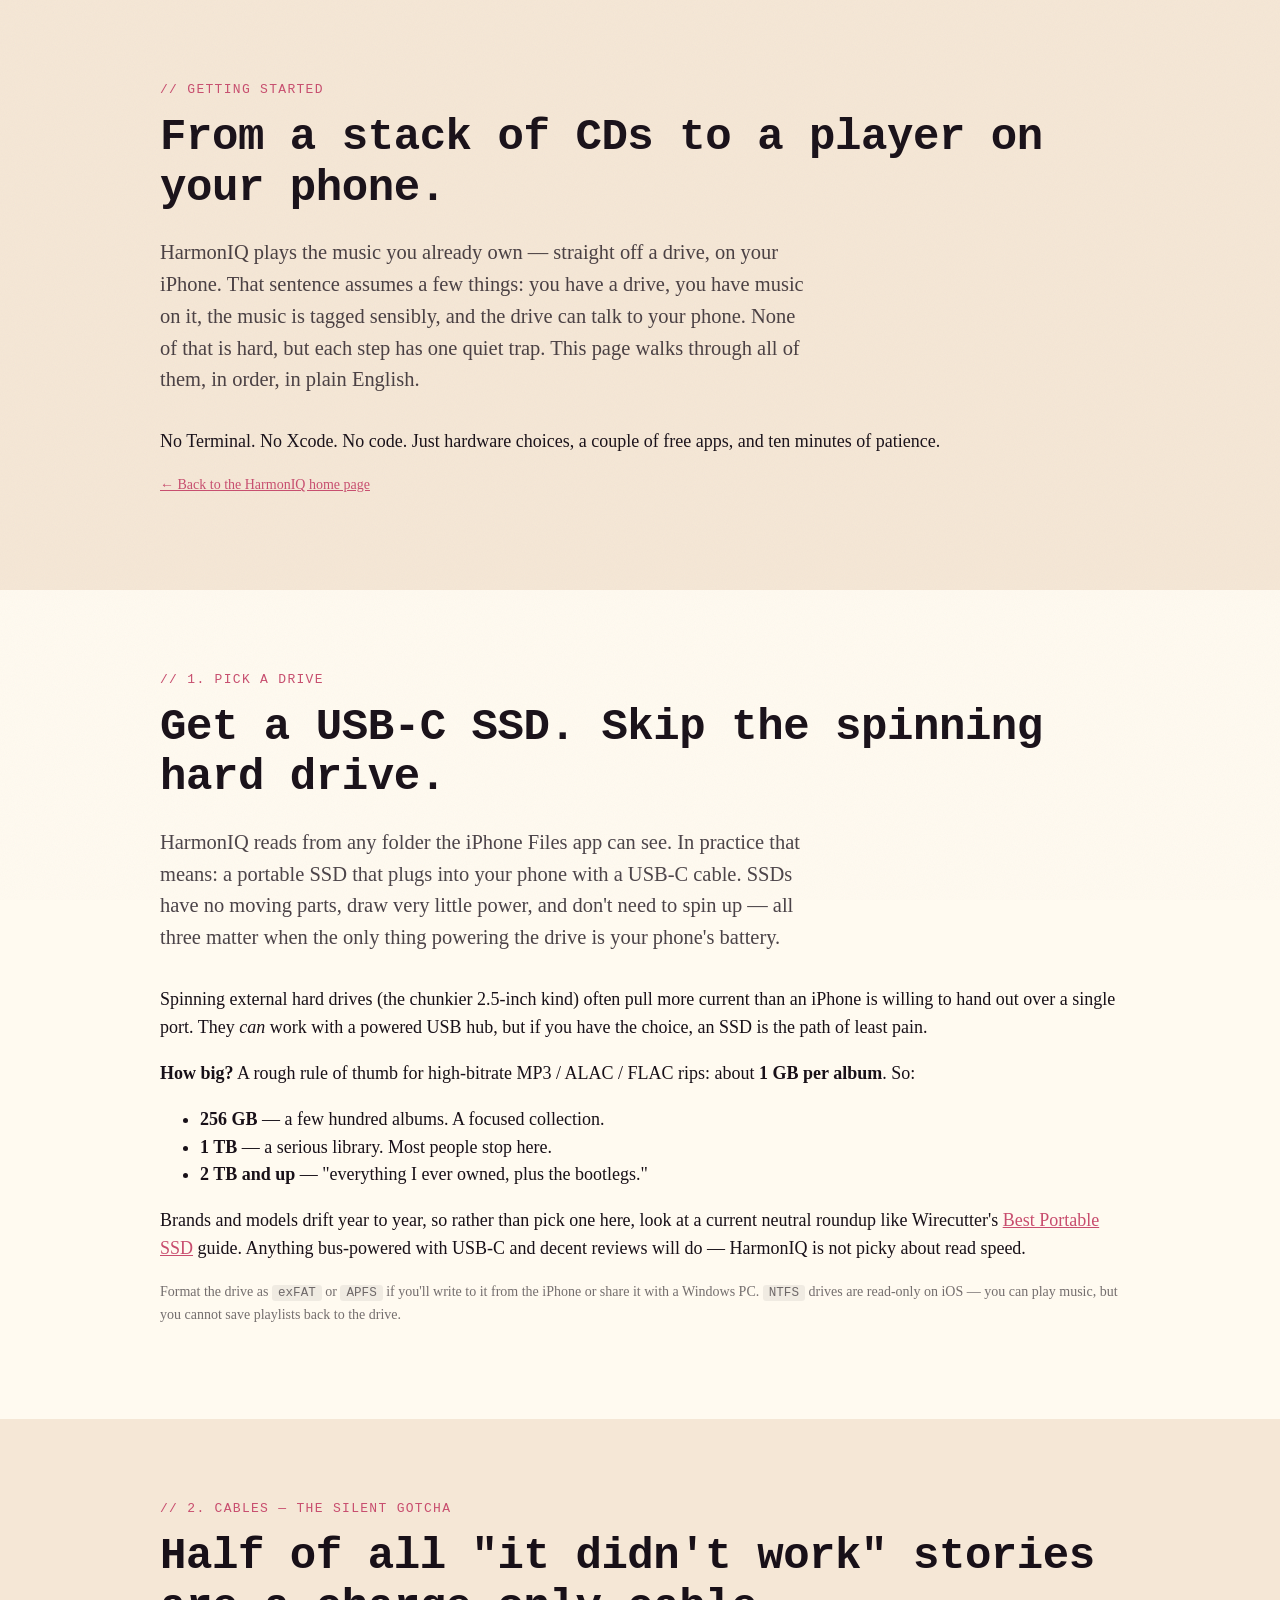
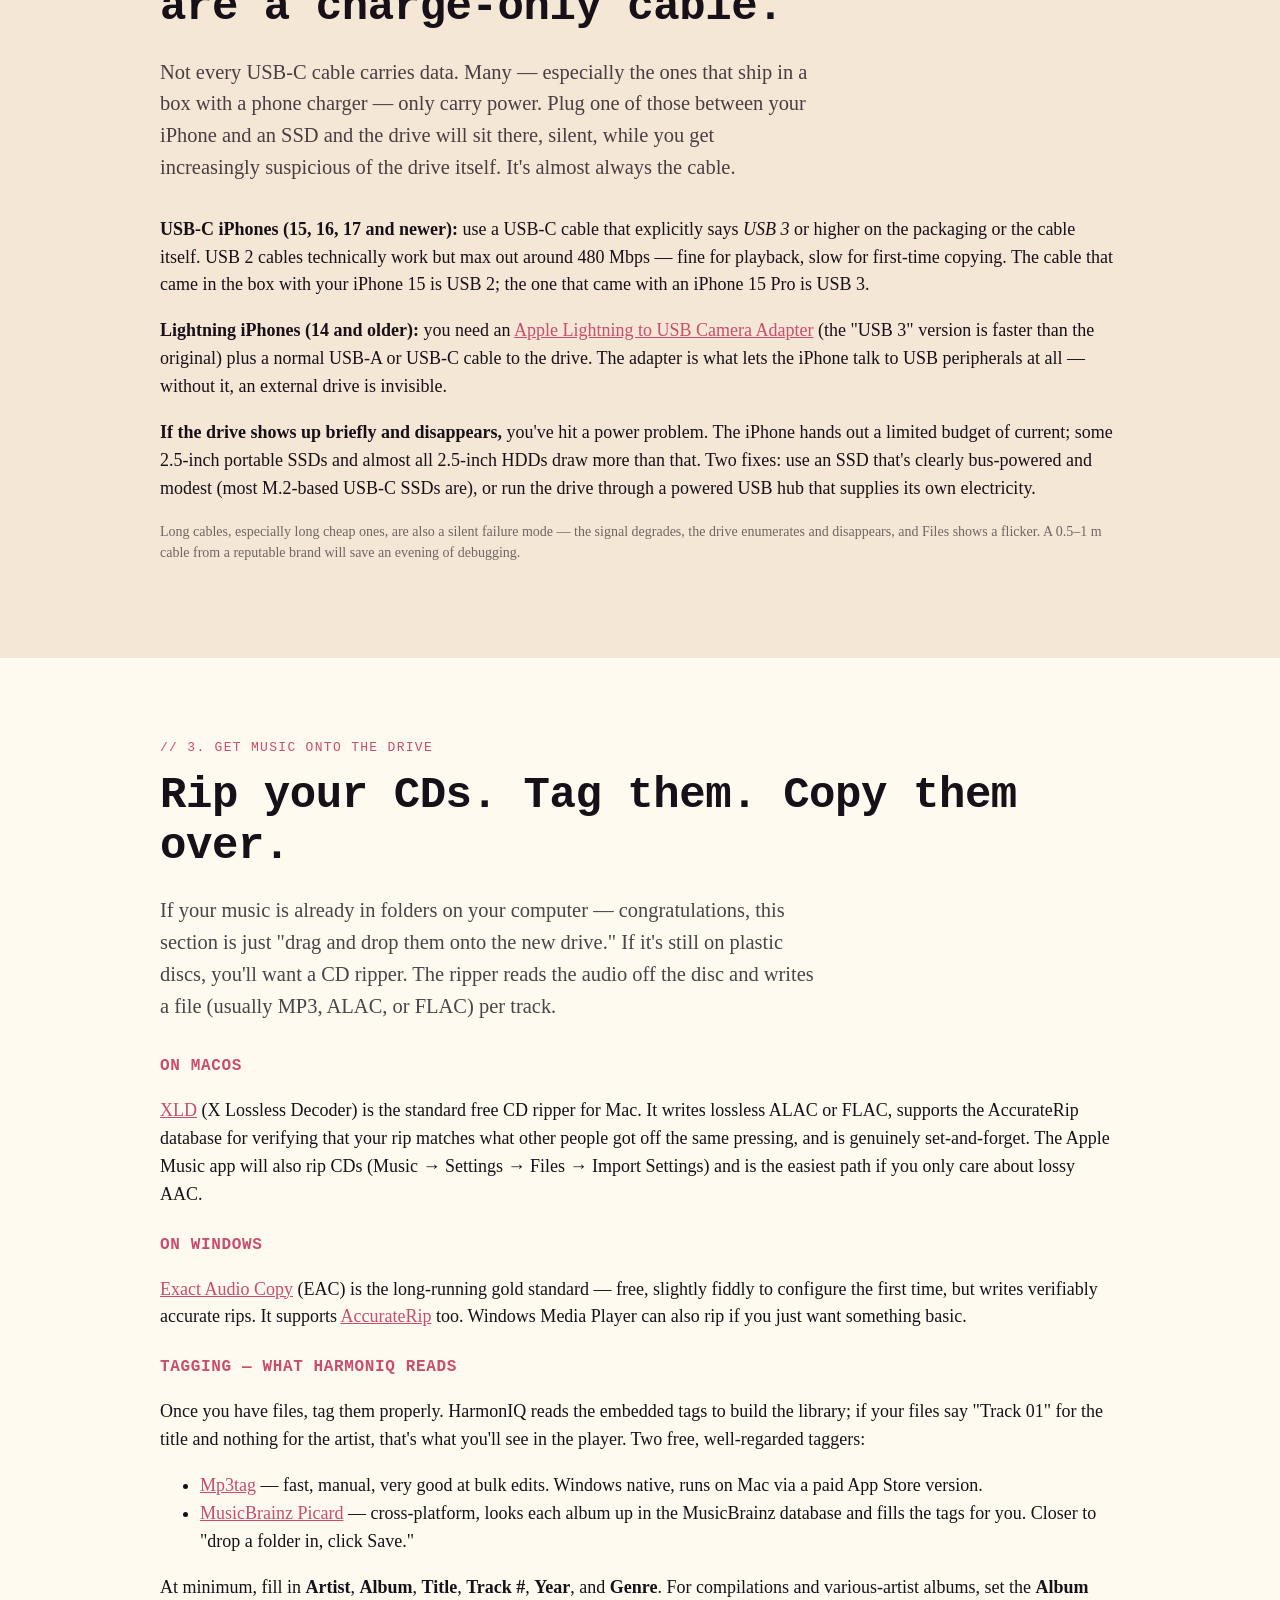
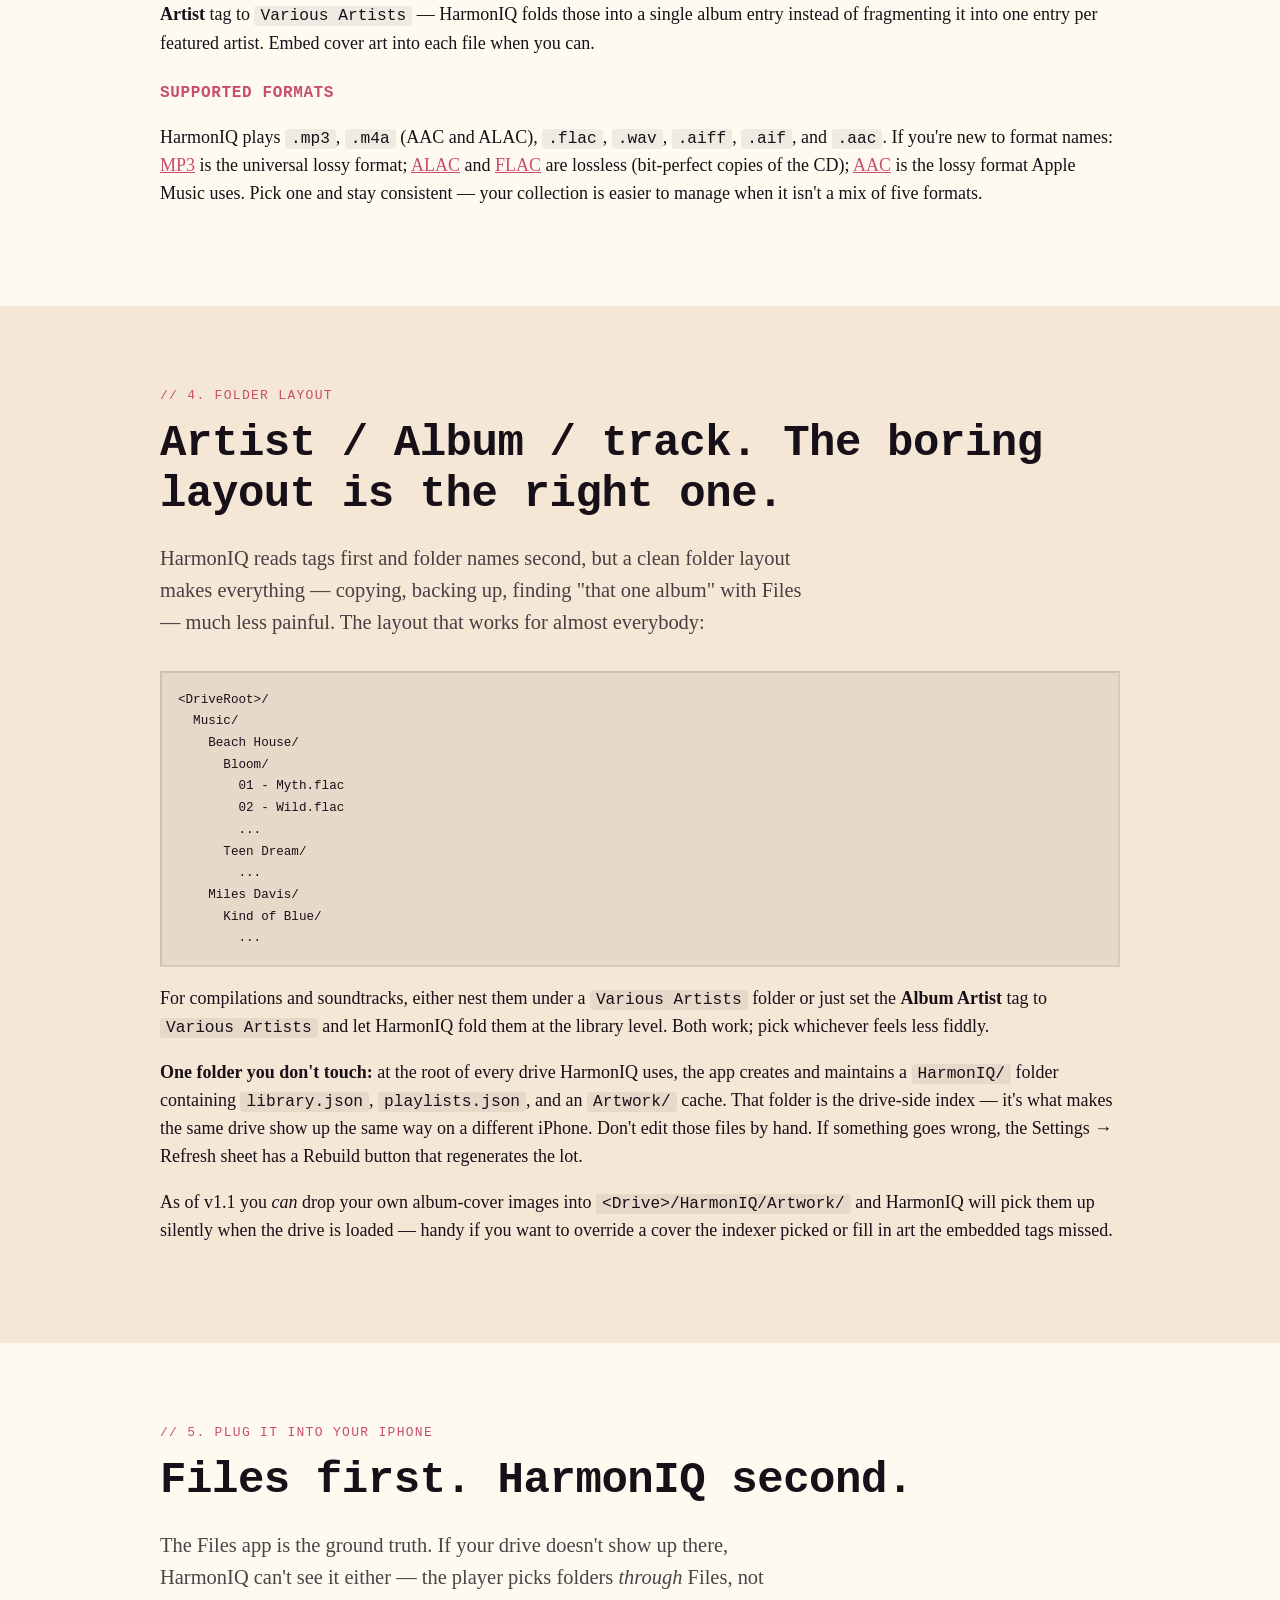
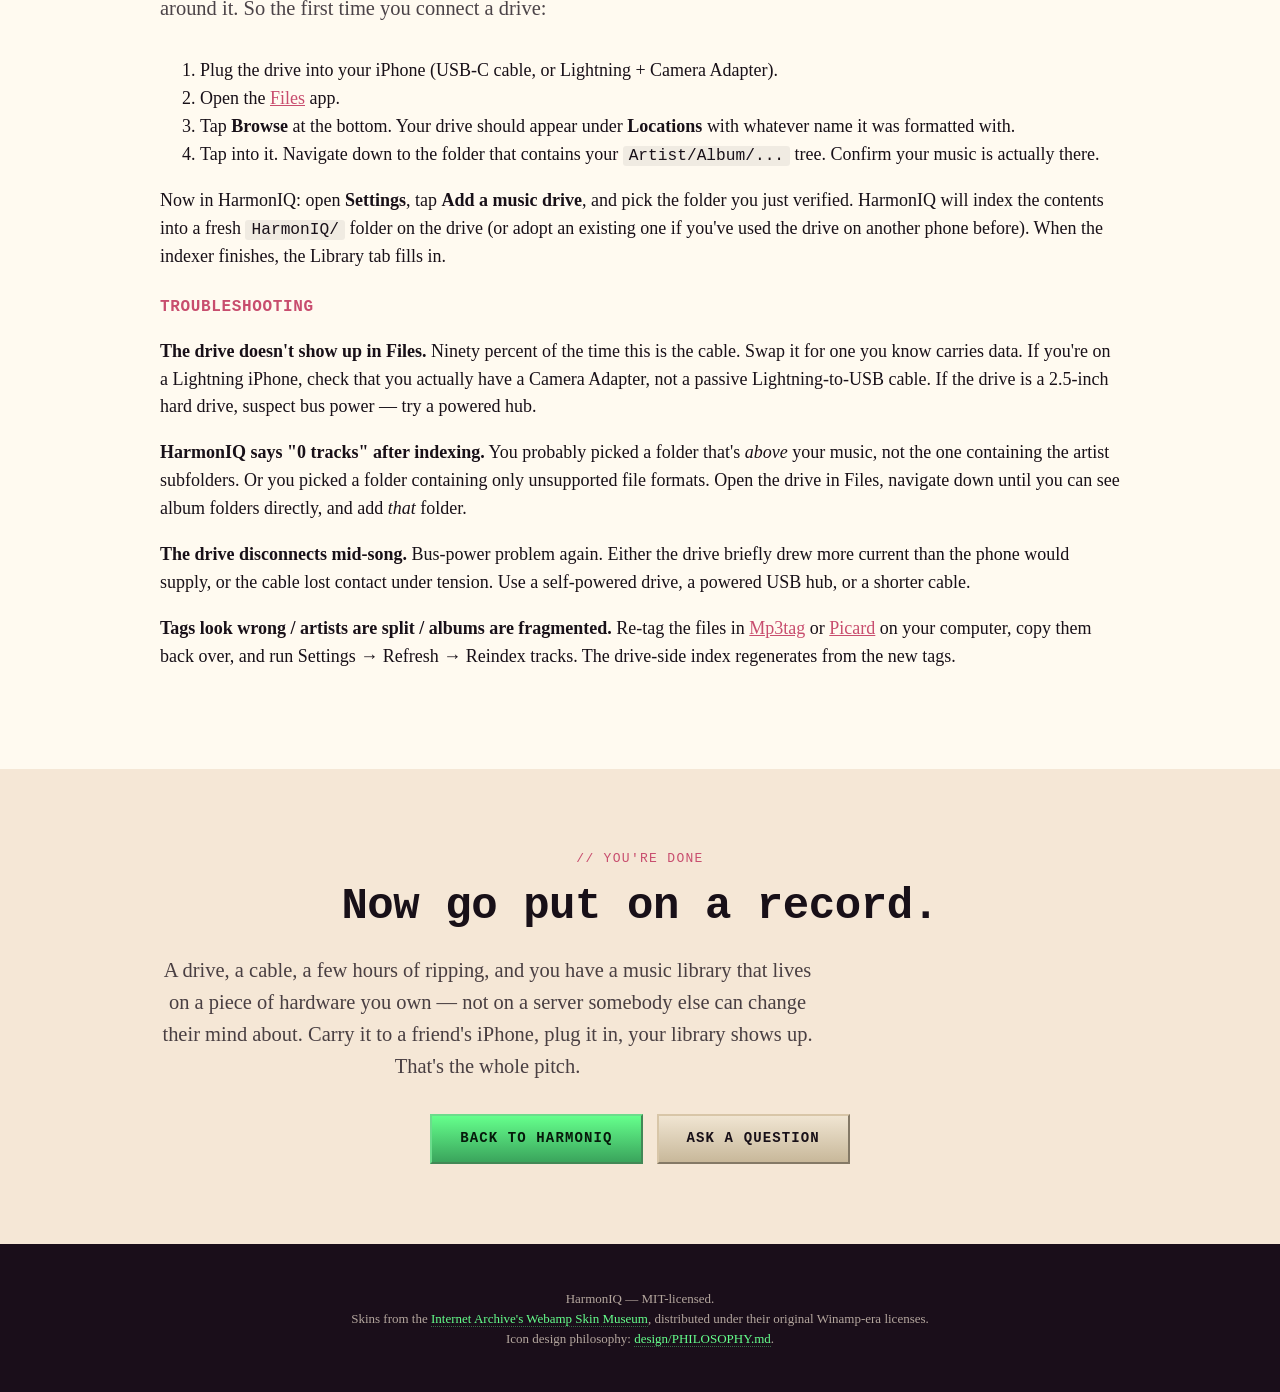
==== docs/getting-started.html @ 8a2d1a1f "Add non-tech user setup guide for drives, cables, ripping, plugging in (closes #125) The landing sit" ====
<!doctype html>
<html lang="en">
<head>
  <meta charset="utf-8">
  <meta name="viewport" content="width=device-width, initial-scale=1">
  <title>HarmonIQ — Getting started: drives, cables, ripping CDs</title>
  <meta name="description" content="A hands-on setup guide for HarmonIQ. Pick a USB-C SSD, find a real data cable, rip your CDs, tag your files, lay them out so the player can read them, and plug the drive into your iPhone.">
  <meta property="og:title" content="HarmonIQ — Getting started">
  <meta property="og:description" content="From buying an SSD to plugging your music collection into an iPhone. Plain-English steps for non-technical readers.">
  <meta property="og:type" content="article">
  <link rel="stylesheet" href="style.css">
</head>
<body>
  <div class="grain" aria-hidden="true"></div>

  <!-- HEADER -->
  <section class="band">
    <div class="container">
      <p class="kicker">// getting started</p>
      <h2>From a stack of CDs to a player on your phone.</h2>
      <p class="lede">HarmonIQ plays the music you already own — straight off a drive, on your iPhone. That sentence assumes a few things: you have a drive, you have music on it, the music is tagged sensibly, and the drive can talk to your phone. None of that is hard, but each step has one quiet trap. This page walks through all of them, in order, in plain English.</p>
      <p class="lede">No Terminal. No Xcode. No code. Just hardware choices, a couple of free apps, and ten minutes of patience.</p>
      <p class="muted"><a href="index.html">← Back to the HarmonIQ home page</a></p>
    </div>
  </section>

  <!-- 1. PICK A DRIVE -->
  <section class="band alt">
    <div class="container">
      <p class="kicker">// 1. pick a drive</p>
      <h2>Get a USB-C SSD. Skip the spinning hard drive.</h2>
      <p class="lede">HarmonIQ reads from any folder the iPhone Files app can see. In practice that means: a portable SSD that plugs into your phone with a USB-C cable. SSDs have no moving parts, draw very little power, and don't need to spin up — all three matter when the only thing powering the drive is your phone's battery.</p>
      <p class="lede">Spinning external hard drives (the chunkier 2.5-inch kind) often pull more current than an iPhone is willing to hand out over a single port. They <em>can</em> work with a powered USB hub, but if you have the choice, an SSD is the path of least pain.</p>
      <p class="lede"><strong>How big?</strong> A rough rule of thumb for high-bitrate MP3 / ALAC / FLAC rips: about <strong>1 GB per album</strong>. So:</p>
      <ul>
        <li><strong>256 GB</strong> — a few hundred albums. A focused collection.</li>
        <li><strong>1 TB</strong> — a serious library. Most people stop here.</li>
        <li><strong>2 TB and up</strong> — "everything I ever owned, plus the bootlegs."</li>
      </ul>
      <p class="lede">Brands and models drift year to year, so rather than pick one here, look at a current neutral roundup like Wirecutter's <a href="https://www.nytimes.com/wirecutter/reviews/best-portable-ssd/" target="_blank" rel="noopener">Best Portable SSD</a> guide. Anything bus-powered with USB-C and decent reviews will do — HarmonIQ is not picky about read speed.</p>
      <p class="muted">Format the drive as <code>exFAT</code> or <code>APFS</code> if you'll write to it from the iPhone or share it with a Windows PC. <code>NTFS</code> drives are read-only on iOS — you can play music, but you cannot save playlists back to the drive.</p>
    </div>
  </section>

  <!-- 2. CABLES -->
  <section class="band">
    <div class="container">
      <p class="kicker">// 2. cables — the silent gotcha</p>
      <h2>Half of all "it didn't work" stories are a charge-only cable.</h2>
      <p class="lede">Not every USB-C cable carries data. Many — especially the ones that ship in a box with a phone charger — only carry power. Plug one of those between your iPhone and an SSD and the drive will sit there, silent, while you get increasingly suspicious of the drive itself. It's almost always the cable.</p>
      <p class="lede"><strong>USB-C iPhones (15, 16, 17 and newer):</strong> use a USB-C cable that explicitly says <em>USB 3</em> or higher on the packaging or the cable itself. USB 2 cables technically work but max out around 480 Mbps — fine for playback, slow for first-time copying. The cable that came in the box with your iPhone 15 is USB 2; the one that came with an iPhone 15 Pro is USB 3.</p>
      <p class="lede"><strong>Lightning iPhones (14 and older):</strong> you need an <a href="https://support.apple.com/en-us/111344" target="_blank" rel="noopener">Apple Lightning to USB Camera Adapter</a> (the "USB 3" version is faster than the original) plus a normal USB-A or USB-C cable to the drive. The adapter is what lets the iPhone talk to USB peripherals at all — without it, an external drive is invisible.</p>
      <p class="lede"><strong>If the drive shows up briefly and disappears,</strong> you've hit a power problem. The iPhone hands out a limited budget of current; some 2.5-inch portable SSDs and almost all 2.5-inch HDDs draw more than that. Two fixes: use an SSD that's clearly bus-powered and modest (most M.2-based USB-C SSDs are), or run the drive through a powered USB hub that supplies its own electricity.</p>
      <p class="muted">Long cables, especially long cheap ones, are also a silent failure mode — the signal degrades, the drive enumerates and disappears, and Files shows a flicker. A 0.5–1 m cable from a reputable brand will save an evening of debugging.</p>
    </div>
  </section>

  <!-- 3. MUSIC ONTO THE DRIVE -->
  <section class="band alt">
    <div class="container">
      <p class="kicker">// 3. get music onto the drive</p>
      <h2>Rip your CDs. Tag them. Copy them over.</h2>
      <p class="lede">If your music is already in folders on your computer — congratulations, this section is just "drag and drop them onto the new drive." If it's still on plastic discs, you'll want a CD ripper. The ripper reads the audio off the disc and writes a file (usually MP3, ALAC, or FLAC) per track.</p>

      <h3 style="font-family:'Menlo',monospace;font-size:16px;letter-spacing:0.04em;text-transform:uppercase;color:var(--grad-2);margin-top:24px;">On macOS</h3>
      <p class="lede"><a href="https://tmkk.undo.jp/xld/index_e.html" target="_blank" rel="noopener">XLD</a> (X Lossless Decoder) is the standard free CD ripper for Mac. It writes lossless ALAC or FLAC, supports the AccurateRip database for verifying that your rip matches what other people got off the same pressing, and is genuinely set-and-forget. The Apple Music app will also rip CDs (Music → Settings → Files → Import Settings) and is the easiest path if you only care about lossy AAC.</p>

      <h3 style="font-family:'Menlo',monospace;font-size:16px;letter-spacing:0.04em;text-transform:uppercase;color:var(--grad-2);margin-top:24px;">On Windows</h3>
      <p class="lede"><a href="https://www.exactaudiocopy.de/" target="_blank" rel="noopener">Exact Audio Copy</a> (EAC) is the long-running gold standard — free, slightly fiddly to configure the first time, but writes verifiably accurate rips. It supports <a href="https://www.accuraterip.com/" target="_blank" rel="noopener">AccurateRip</a> too. Windows Media Player can also rip if you just want something basic.</p>

      <h3 style="font-family:'Menlo',monospace;font-size:16px;letter-spacing:0.04em;text-transform:uppercase;color:var(--grad-2);margin-top:24px;">Tagging — what HarmonIQ reads</h3>
      <p class="lede">Once you have files, tag them properly. HarmonIQ reads the embedded tags to build the library; if your files say "Track 01" for the title and nothing for the artist, that's what you'll see in the player. Two free, well-regarded taggers:</p>
      <ul>
        <li><a href="https://www.mp3tag.de/en/" target="_blank" rel="noopener">Mp3tag</a> — fast, manual, very good at bulk edits. Windows native, runs on Mac via a paid App Store version.</li>
        <li><a href="https://picard.musicbrainz.org/" target="_blank" rel="noopener">MusicBrainz Picard</a> — cross-platform, looks each album up in the MusicBrainz database and fills the tags for you. Closer to "drop a folder in, click Save."</li>
      </ul>
      <p class="lede">At minimum, fill in <strong>Artist</strong>, <strong>Album</strong>, <strong>Title</strong>, <strong>Track #</strong>, <strong>Year</strong>, and <strong>Genre</strong>. For compilations and various-artist albums, set the <strong>Album Artist</strong> tag to <code>Various Artists</code> — HarmonIQ folds those into a single album entry instead of fragmenting it into one entry per featured artist. Embed cover art into each file when you can.</p>

      <h3 style="font-family:'Menlo',monospace;font-size:16px;letter-spacing:0.04em;text-transform:uppercase;color:var(--grad-2);margin-top:24px;">Supported formats</h3>
      <p class="lede">HarmonIQ plays <code>.mp3</code>, <code>.m4a</code> (AAC and ALAC), <code>.flac</code>, <code>.wav</code>, <code>.aiff</code>, <code>.aif</code>, and <code>.aac</code>. If you're new to format names: <a href="https://en.wikipedia.org/wiki/MP3" target="_blank" rel="noopener">MP3</a> is the universal lossy format; <a href="https://en.wikipedia.org/wiki/Apple_Lossless" target="_blank" rel="noopener">ALAC</a> and <a href="https://en.wikipedia.org/wiki/FLAC" target="_blank" rel="noopener">FLAC</a> are lossless (bit-perfect copies of the CD); <a href="https://en.wikipedia.org/wiki/Advanced_Audio_Coding" target="_blank" rel="noopener">AAC</a> is the lossy format Apple Music uses. Pick one and stay consistent — your collection is easier to manage when it isn't a mix of five formats.</p>
    </div>
  </section>

  <!-- 4. FOLDER LAYOUT -->
  <section class="band">
    <div class="container">
      <p class="kicker">// 4. folder layout</p>
      <h2>Artist / Album / track. The boring layout is the right one.</h2>
      <p class="lede">HarmonIQ reads tags first and folder names second, but a clean folder layout makes everything — copying, backing up, finding "that one album" with Files — much less painful. The layout that works for almost everybody:</p>
      <pre style="background:rgba(0,0,0,0.06);padding:16px;font-family:'Menlo',monospace;font-size:14px;overflow-x:auto;border:2px inset rgba(0,0,0,0.1);"><code style="background:none;padding:0;">&lt;DriveRoot&gt;/
  Music/
    Beach House/
      Bloom/
        01 - Myth.flac
        02 - Wild.flac
        ...
      Teen Dream/
        ...
    Miles Davis/
      Kind of Blue/
        ...</code></pre>
      <p class="lede">For compilations and soundtracks, either nest them under a <code>Various Artists</code> folder or just set the <strong>Album Artist</strong> tag to <code>Various Artists</code> and let HarmonIQ fold them at the library level. Both work; pick whichever feels less fiddly.</p>
      <p class="lede"><strong>One folder you don't touch:</strong> at the root of every drive HarmonIQ uses, the app creates and maintains a <code>HarmonIQ/</code> folder containing <code>library.json</code>, <code>playlists.json</code>, and an <code>Artwork/</code> cache. That folder is the drive-side index — it's what makes the same drive show up the same way on a different iPhone. Don't edit those files by hand. If something goes wrong, the Settings → Refresh sheet has a Rebuild button that regenerates the lot.</p>
      <p class="lede">As of v1.1 you <em>can</em> drop your own album-cover images into <code>&lt;Drive&gt;/HarmonIQ/Artwork/</code> and HarmonIQ will pick them up silently when the drive is loaded — handy if you want to override a cover the indexer picked or fill in art the embedded tags missed.</p>
    </div>
  </section>

  <!-- 5. PLUG IT IN -->
  <section class="band alt">
    <div class="container">
      <p class="kicker">// 5. plug it into your iphone</p>
      <h2>Files first. HarmonIQ second.</h2>
      <p class="lede">The Files app is the ground truth. If your drive doesn't show up there, HarmonIQ can't see it either — the player picks folders <em>through</em> Files, not around it. So the first time you connect a drive:</p>
      <ol>
        <li>Plug the drive into your iPhone (USB-C cable, or Lightning + Camera Adapter).</li>
        <li>Open the <a href="https://support.apple.com/guide/iphone/intro-to-files-on-iphone-iphff5d92aff/ios" target="_blank" rel="noopener">Files</a> app.</li>
        <li>Tap <strong>Browse</strong> at the bottom. Your drive should appear under <strong>Locations</strong> with whatever name it was formatted with.</li>
        <li>Tap into it. Navigate down to the folder that contains your <code>Artist/Album/...</code> tree. Confirm your music is actually there.</li>
      </ol>
      <p class="lede">Now in HarmonIQ: open <strong>Settings</strong>, tap <strong>Add a music drive</strong>, and pick the folder you just verified. HarmonIQ will index the contents into a fresh <code>HarmonIQ/</code> folder on the drive (or adopt an existing one if you've used the drive on another phone before). When the indexer finishes, the Library tab fills in.</p>

      <h3 style="font-family:'Menlo',monospace;font-size:16px;letter-spacing:0.04em;text-transform:uppercase;color:var(--grad-2);margin-top:24px;">Troubleshooting</h3>
      <p class="lede"><strong>The drive doesn't show up in Files.</strong> Ninety percent of the time this is the cable. Swap it for one you know carries data. If you're on a Lightning iPhone, check that you actually have a Camera Adapter, not a passive Lightning-to-USB cable. If the drive is a 2.5-inch hard drive, suspect bus power — try a powered hub.</p>
      <p class="lede"><strong>HarmonIQ says "0 tracks" after indexing.</strong> You probably picked a folder that's <em>above</em> your music, not the one containing the artist subfolders. Or you picked a folder containing only unsupported file formats. Open the drive in Files, navigate down until you can see album folders directly, and add <em>that</em> folder.</p>
      <p class="lede"><strong>The drive disconnects mid-song.</strong> Bus-power problem again. Either the drive briefly drew more current than the phone would supply, or the cable lost contact under tension. Use a self-powered drive, a powered USB hub, or a shorter cable.</p>
      <p class="lede"><strong>Tags look wrong / artists are split / albums are fragmented.</strong> Re-tag the files in <a href="https://www.mp3tag.de/en/" target="_blank" rel="noopener">Mp3tag</a> or <a href="https://picard.musicbrainz.org/" target="_blank" rel="noopener">Picard</a> on your computer, copy them back over, and run Settings → Refresh → Reindex tracks. The drive-side index regenerates from the new tags.</p>
    </div>
  </section>

  <!-- CLOSER -->
  <section class="band">
    <div class="container center">
      <p class="kicker">// you're done</p>
      <h2>Now go put on a record.</h2>
      <p class="lede">A drive, a cable, a few hours of ripping, and you have a music library that lives on a piece of hardware you own — not on a server somebody else can change their mind about. Carry it to a friend's iPhone, plug it in, your library shows up. That's the whole pitch.</p>
      <div class="cta">
        <a class="btn primary" href="index.html">Back to HarmonIQ</a>
        <a class="btn" href="https://github.com/LeoHChen/HarmonIQ/issues/new?labels=question">Ask a question</a>
      </div>
    </div>
  </section>

  <footer>
    <div class="container">
      <p>HarmonIQ — MIT-licensed.<br>
      Skins from the <a href="https://skins.webamp.org">Internet Archive's Webamp Skin Museum</a>, distributed under their original Winamp-era licenses.<br>
      Icon design philosophy: <a href="https://github.com/LeoHChen/HarmonIQ/blob/main/design/PHILOSOPHY.md">design/PHILOSOPHY.md</a>.</p>
    </div>
  </footer>
</body>
</html>
---- docs/style.css ----
/*  HarmonIQ landing — sun-bleached gradient + spinning vinyl + chrome chrome.
    Pairs a chunky pixel/LCD font for headings with Charter for body.       */

:root {
  --grad-1: #5a2a4a;       /* mulberry */
  --grad-2: #c84d6e;       /* coral */
  --grad-3: #f0a07a;       /* peach */
  --lcd:    #65ff8c;       /* phosphor green */
  --lcd-dim:#3aa45c;
  --bevel-light: rgba(255,255,255,0.2);
  --bevel-dark:  rgba(0,0,0,0.45);
  --ink:    #181018;
  --paper:  #f5e7d6;       /* warm off-white */
  --paper-2:#fffaf0;
}

* { box-sizing: border-box; }
html, body { margin: 0; padding: 0; }
body {
  background: var(--paper);
  color: var(--ink);
  font-family: "Charter", "Source Serif Pro", Georgia, "Times New Roman", serif;
  font-size: 18px;
  line-height: 1.55;
  overflow-x: hidden;
}

/* Film-grain overlay (lightweight inline SVG via data URI) */
.grain {
  position: fixed; inset: 0;
  pointer-events: none;
  z-index: 100;
  opacity: 0.06;
  background-image: url("data:image/svg+xml;utf8,<svg xmlns='http://www.w3.org/2000/svg' width='160' height='160'><filter id='n'><feTurbulence type='fractalNoise' baseFrequency='0.9' numOctaves='2' stitchTiles='stitch'/></filter><rect width='100%' height='100%' filter='url(%23n)' opacity='0.7'/></svg>");
}

/* HERO ----------------------------------------------------------------- */
.hero {
  min-height: 100vh;
  display: flex;
  flex-direction: column;
  align-items: center;
  justify-content: center;
  text-align: center;
  background:
    radial-gradient(ellipse at 30% 20%, rgba(255,255,255,0.12), transparent 60%),
    linear-gradient(160deg, var(--grad-1) 0%, var(--grad-2) 55%, var(--grad-3) 100%);
  color: var(--paper-2);
  position: relative;
  padding: 80px 24px 80px;
  overflow: hidden;
}
.hero::after {
  content: "";
  position: absolute; inset: 0;
  background: repeating-linear-gradient(0deg, rgba(0,0,0,0.06) 0 1px, transparent 1px 3px);
  pointer-events: none;
}

.lcd {
  font-family: "Menlo", "Courier New", monospace;
  font-weight: 700;
  letter-spacing: 0.32em;
  font-size: clamp(48px, 9vw, 120px);
  margin: 32px 0 16px;
  text-shadow: 0 0 16px rgba(101,255,140,0.35), 0 2px 0 rgba(0,0,0,0.25);
  color: var(--lcd);
}
.tagline {
  font-size: clamp(18px, 2.4vw, 26px);
  max-width: 28ch;
  margin: 0 auto 32px;
  font-style: italic;
  line-height: 1.35;
  color: rgba(255,250,240,0.93);
}

.cta { display: flex; gap: 14px; flex-wrap: wrap; justify-content: center; }
.btn {
  display: inline-block;
  padding: 12px 28px;
  font-family: "Menlo", monospace;
  font-size: 14px;
  font-weight: 600;
  letter-spacing: 0.08em;
  text-transform: uppercase;
  color: var(--ink);
  text-decoration: none;
  background: linear-gradient(180deg, #f0e5d2 0%, #c8b89a 100%);
  border: 2px outset #d8c6a8;
  cursor: pointer;
  transition: transform 0.05s ease;
}
.btn:hover { filter: brightness(1.05); }
.btn:active { border-style: inset; transform: translateY(1px); }
.btn.primary {
  background: linear-gradient(180deg, var(--lcd) 0%, var(--lcd-dim) 100%);
  color: #061a0b;
  border-color: #6cdc8c;
}

/* Spinning vinyl --------------------------------------------------------- */
.vinyl {
  position: relative;
  width: clamp(180px, 26vw, 320px);
  height: clamp(180px, 26vw, 320px);
  margin: 0 auto;
}
.halo {
  position: absolute; inset: -20%;
  background: radial-gradient(circle, rgba(255,250,240,0.5) 0%, transparent 60%);
  filter: blur(20px);
}
.disc {
  position: absolute; inset: 0;
  border-radius: 50%;
  background:
    radial-gradient(circle, #1a0e1a 0%, #0a050a 70%, #000 100%);
  box-shadow:
    inset 0 0 0 4px rgba(0,0,0,0.6),
    0 12px 40px rgba(0,0,0,0.5);
  animation: spin 12s linear infinite;
}
.grooves {
  position: absolute; inset: 8%;
  border-radius: 50%;
  background:
    repeating-radial-gradient(circle,
      rgba(255,255,255,0.05) 0 1px,
      transparent 1px 5px);
}
.label {
  position: absolute; inset: 36%;
  border-radius: 50%;
  background:
    radial-gradient(circle at 35% 35%, #f4a261 0%, #c8624a 70%, #8b3a2e 100%);
  box-shadow: inset 0 0 0 2px rgba(0,0,0,0.4);
}
.label::after {
  content: "";
  position: absolute; left: 50%; top: 50%;
  width: 8%; height: 8%;
  border-radius: 50%;
  background: #1a0e1a;
  transform: translate(-50%, -50%);
}
@keyframes spin { from { transform: rotate(0deg); } to { transform: rotate(360deg); } }
@media (prefers-reduced-motion: reduce) { .disc { animation: none; } }

/* CONTENT BANDS ---------------------------------------------------------- */
.band { padding: 80px 24px; position: relative; }
.band.alt { background: var(--paper-2); }
.container { max-width: 960px; margin: 0 auto; }
.center { text-align: center; }
.kicker {
  font-family: "Menlo", monospace;
  font-size: 13px;
  letter-spacing: 0.1em;
  text-transform: uppercase;
  color: var(--grad-2);
  margin: 0 0 12px;
}
h2 {
  font-family: "Menlo", monospace;
  font-size: clamp(28px, 4vw, 44px);
  letter-spacing: -0.01em;
  line-height: 1.15;
  margin: 0 0 24px;
  color: var(--ink);
}
h2 + .lede {
  font-size: clamp(17px, 1.6vw, 21px);
  max-width: 64ch;
  color: rgba(24,16,24,0.78);
  margin: 0 0 32px;
}
code {
  font-family: "Menlo", monospace;
  font-size: 0.9em;
  background: rgba(0,0,0,0.06);
  padding: 1px 6px;
  border-radius: 3px;
}

/* PILLARS GRID ----------------------------------------------------------- */
.pillars {
  list-style: none;
  padding: 0;
  margin: 0;
  display: grid;
  gap: 24px;
  grid-template-columns: repeat(auto-fit, minmax(220px, 1fr));
}
.pillars li {
  background: var(--paper);
  border: 2px outset rgba(0,0,0,0.1);
  padding: 18px 18px 18px;
  position: relative;
}
.pillars .ico { font-size: 28px; display: block; margin-bottom: 8px; }
.pillars h3 {
  font-family: "Menlo", monospace;
  font-size: 15px;
  letter-spacing: 0.04em;
  margin: 0 0 6px;
  text-transform: uppercase;
  color: var(--grad-2);
}
.pillars p {
  margin: 0;
  font-size: 15px;
  line-height: 1.5;
  color: rgba(24,16,24,0.78);
}

/* SKIN GRID -------------------------------------------------------------- */
.skin-grid {
  display: grid;
  gap: 18px;
  grid-template-columns: repeat(auto-fit, minmax(240px, 1fr));
  margin-top: 24px;
}
.skin-grid figure {
  margin: 0;
  background: #1a0e1a;
  padding: 12px;
  border: 2px outset rgba(0,0,0,0.2);
  text-align: center;
}
.skin-grid img {
  width: 100%;
  height: auto;
  image-rendering: pixelated;
  image-rendering: -moz-crisp-edges;
  image-rendering: crisp-edges;
  display: block;
  background: #000;
}
.skin-grid figcaption {
  font-family: "Menlo", monospace;
  font-size: 11px;
  letter-spacing: 0.05em;
  margin-top: 8px;
  color: var(--lcd);
}

/* VIS GRID --------------------------------------------------------------- */
.vis-grid {
  list-style: none;
  padding: 0;
  margin: 24px 0;
  display: grid;
  gap: 8px;
}
.vis-grid li {
  display: grid;
  grid-template-columns: repeat(auto-fit, minmax(140px, 1fr));
  gap: 8px;
}
.vis-grid span {
  font-family: "Menlo", monospace;
  font-size: 12px;
  letter-spacing: 0.06em;
  padding: 14px 12px;
  background: #181018;
  color: var(--lcd);
  border: 2px inset rgba(101,255,140,0.4);
  text-align: center;
}
.muted { font-size: 14px; color: rgba(24,16,24,0.6); }
.muted a { color: var(--grad-2); }

/* PHILOSOPHY ------------------------------------------------------------- */
.philosophy strong {
  color: var(--grad-2);
  font-family: "Menlo", monospace;
  font-size: 0.95em;
  letter-spacing: 0.02em;
}
.philosophy em {
  color: var(--grad-1);
  font-style: italic;
}

/* HACK LIST -------------------------------------------------------------- */
.hack-list {
  list-style: none;
  counter-reset: hack;
  padding: 0;
  margin: 0;
}
.hack-list li {
  counter-increment: hack;
  margin-bottom: 28px;
  padding-left: 56px;
  position: relative;
}
.hack-list li::before {
  content: counter(hack);
  position: absolute; left: 0; top: 0;
  width: 40px; height: 40px;
  display: inline-flex; align-items: center; justify-content: center;
  font-family: "Menlo", monospace;
  font-weight: 700;
  font-size: 18px;
  background: linear-gradient(180deg, var(--grad-2) 0%, var(--grad-1) 100%);
  color: var(--paper-2);
  border-radius: 50%;
}
.hack-list h3 {
  font-family: "Menlo", monospace;
  font-size: 16px;
  letter-spacing: 0.04em;
  margin: 0 0 6px;
  text-transform: uppercase;
}
.hack-list p { margin: 0; font-size: 16px; }

/* FOOTER ---------------------------------------------------------------- */
footer {
  background: #1a0e1a;
  color: rgba(245,231,214,0.7);
  padding: 32px 24px;
  font-size: 13px;
  text-align: center;
}
footer a { color: var(--lcd); text-decoration: none; border-bottom: 1px dotted rgba(101,255,140,0.4); }

a { color: var(--grad-2); }
a:hover { text-decoration: underline; }

/* SMALL SCREENS --------------------------------------------------------- */
@media (max-width: 600px) {
  .hero { padding: 48px 18px; }
  .band { padding: 56px 18px; }
}
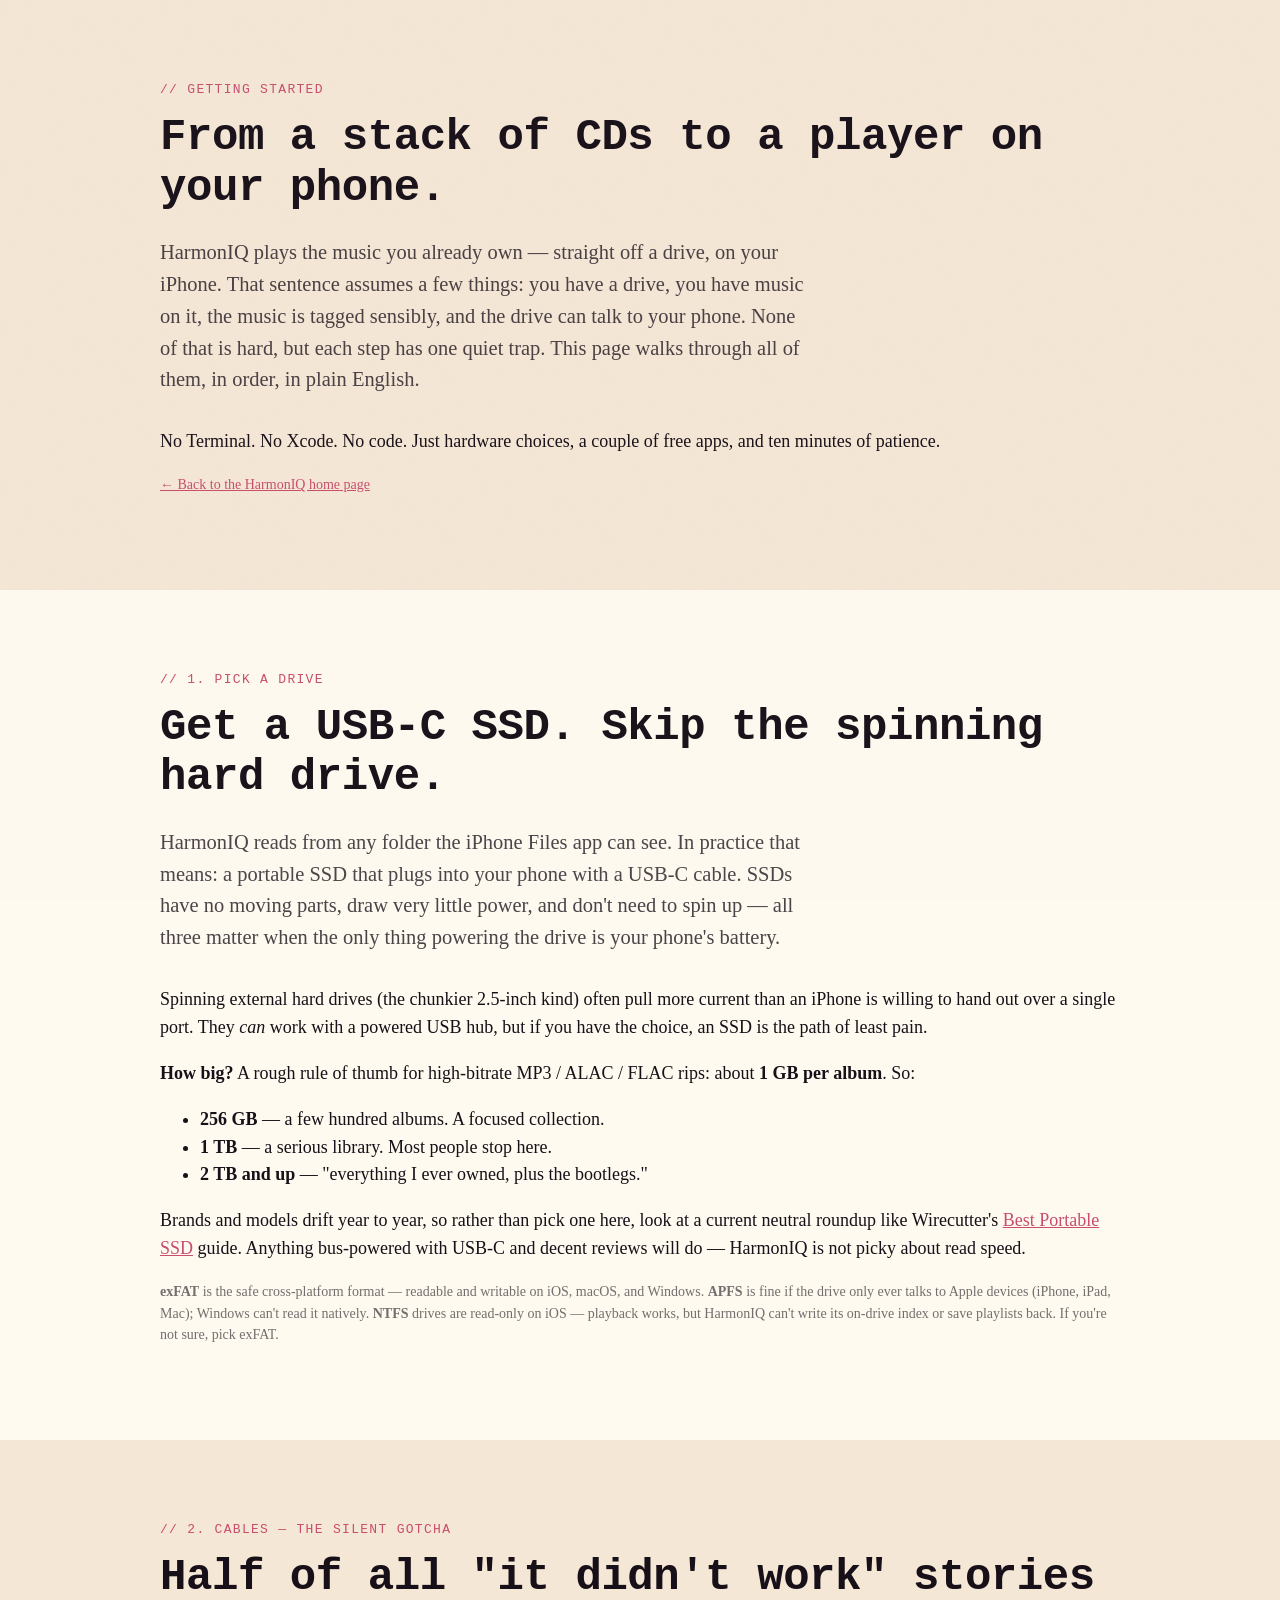
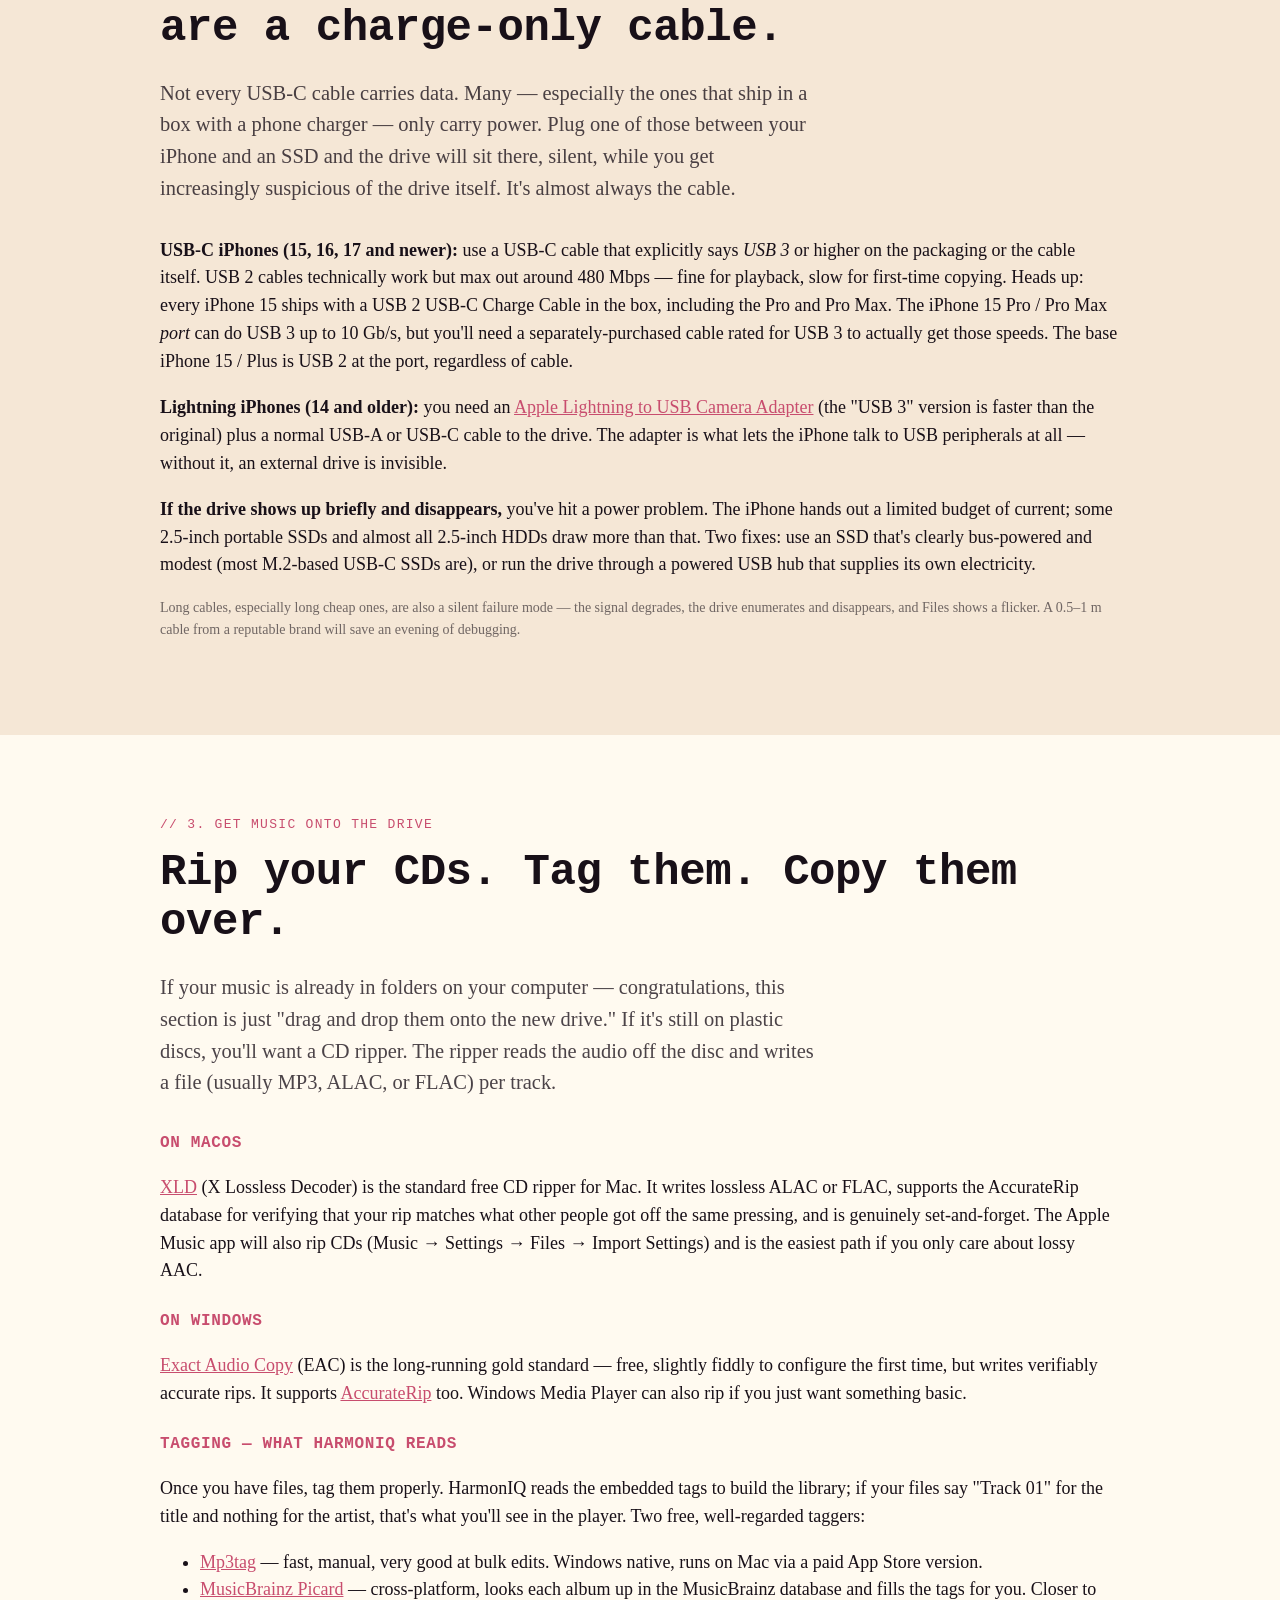
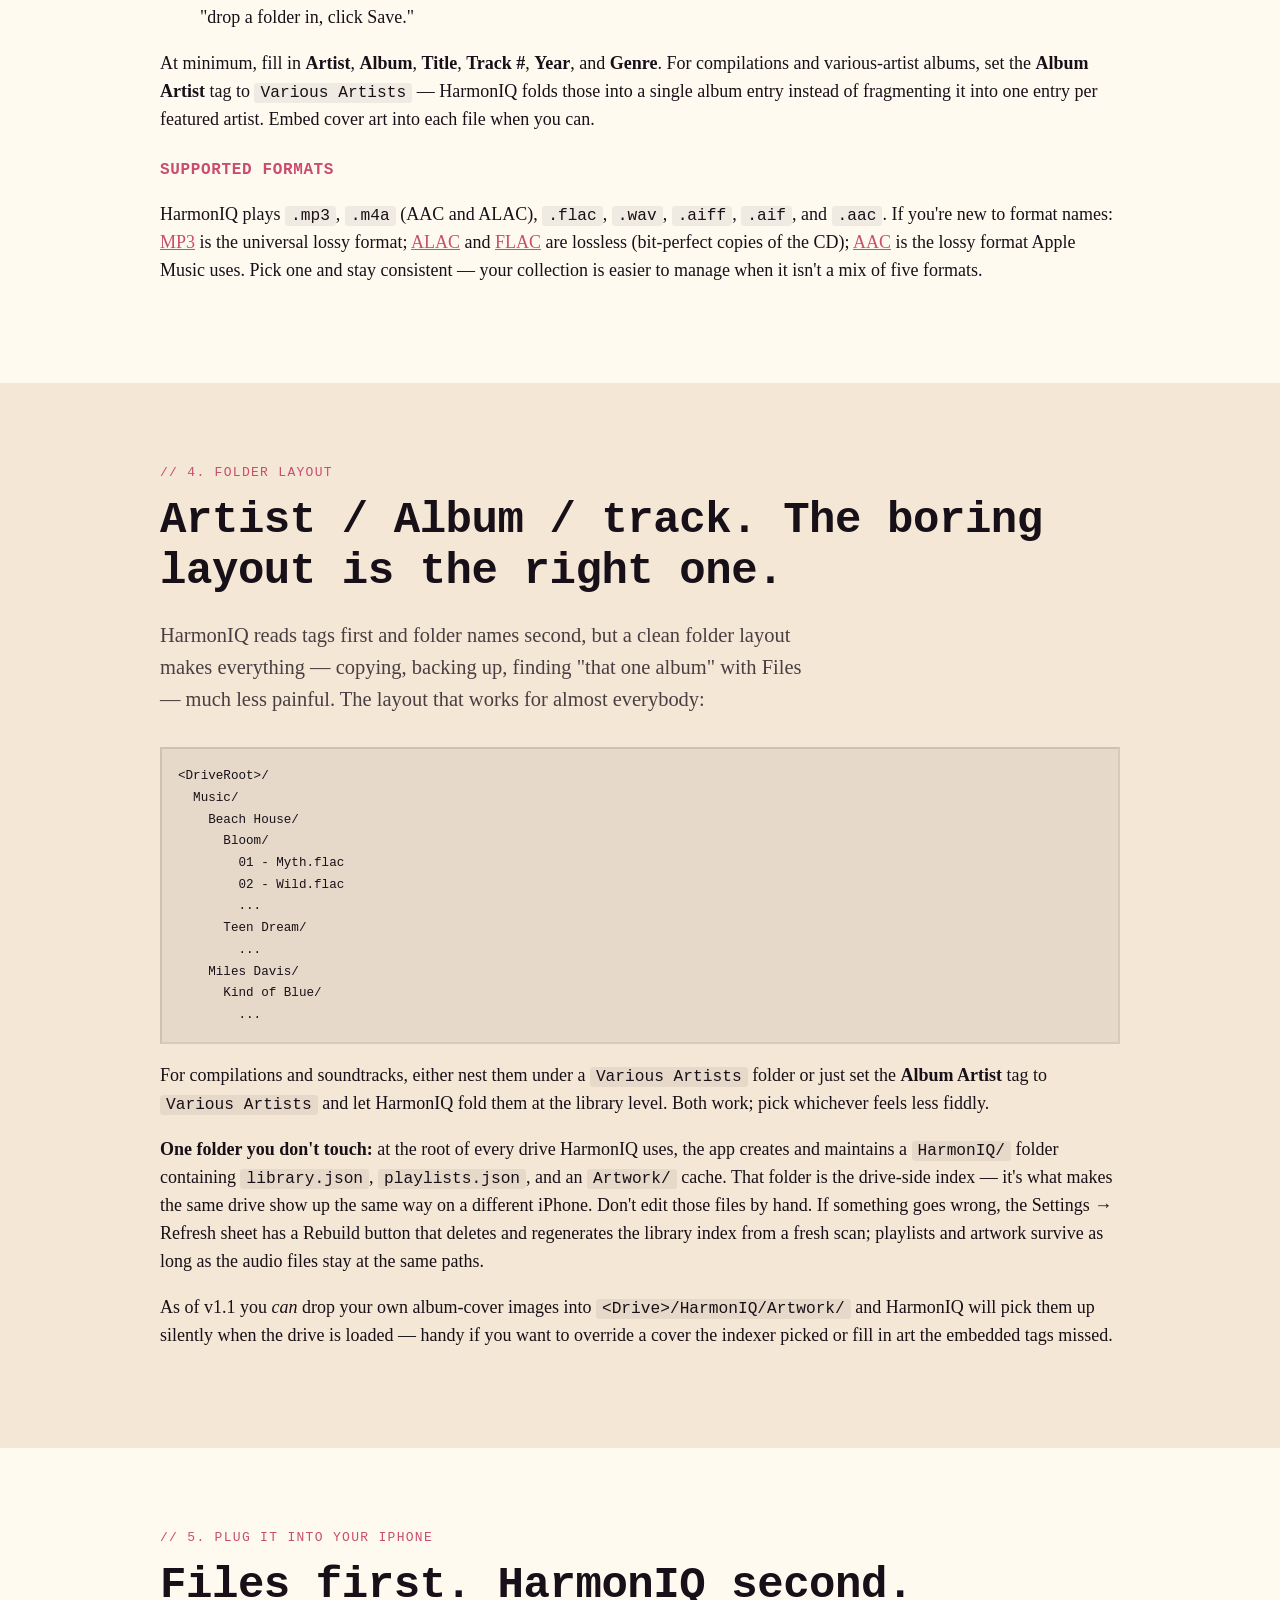
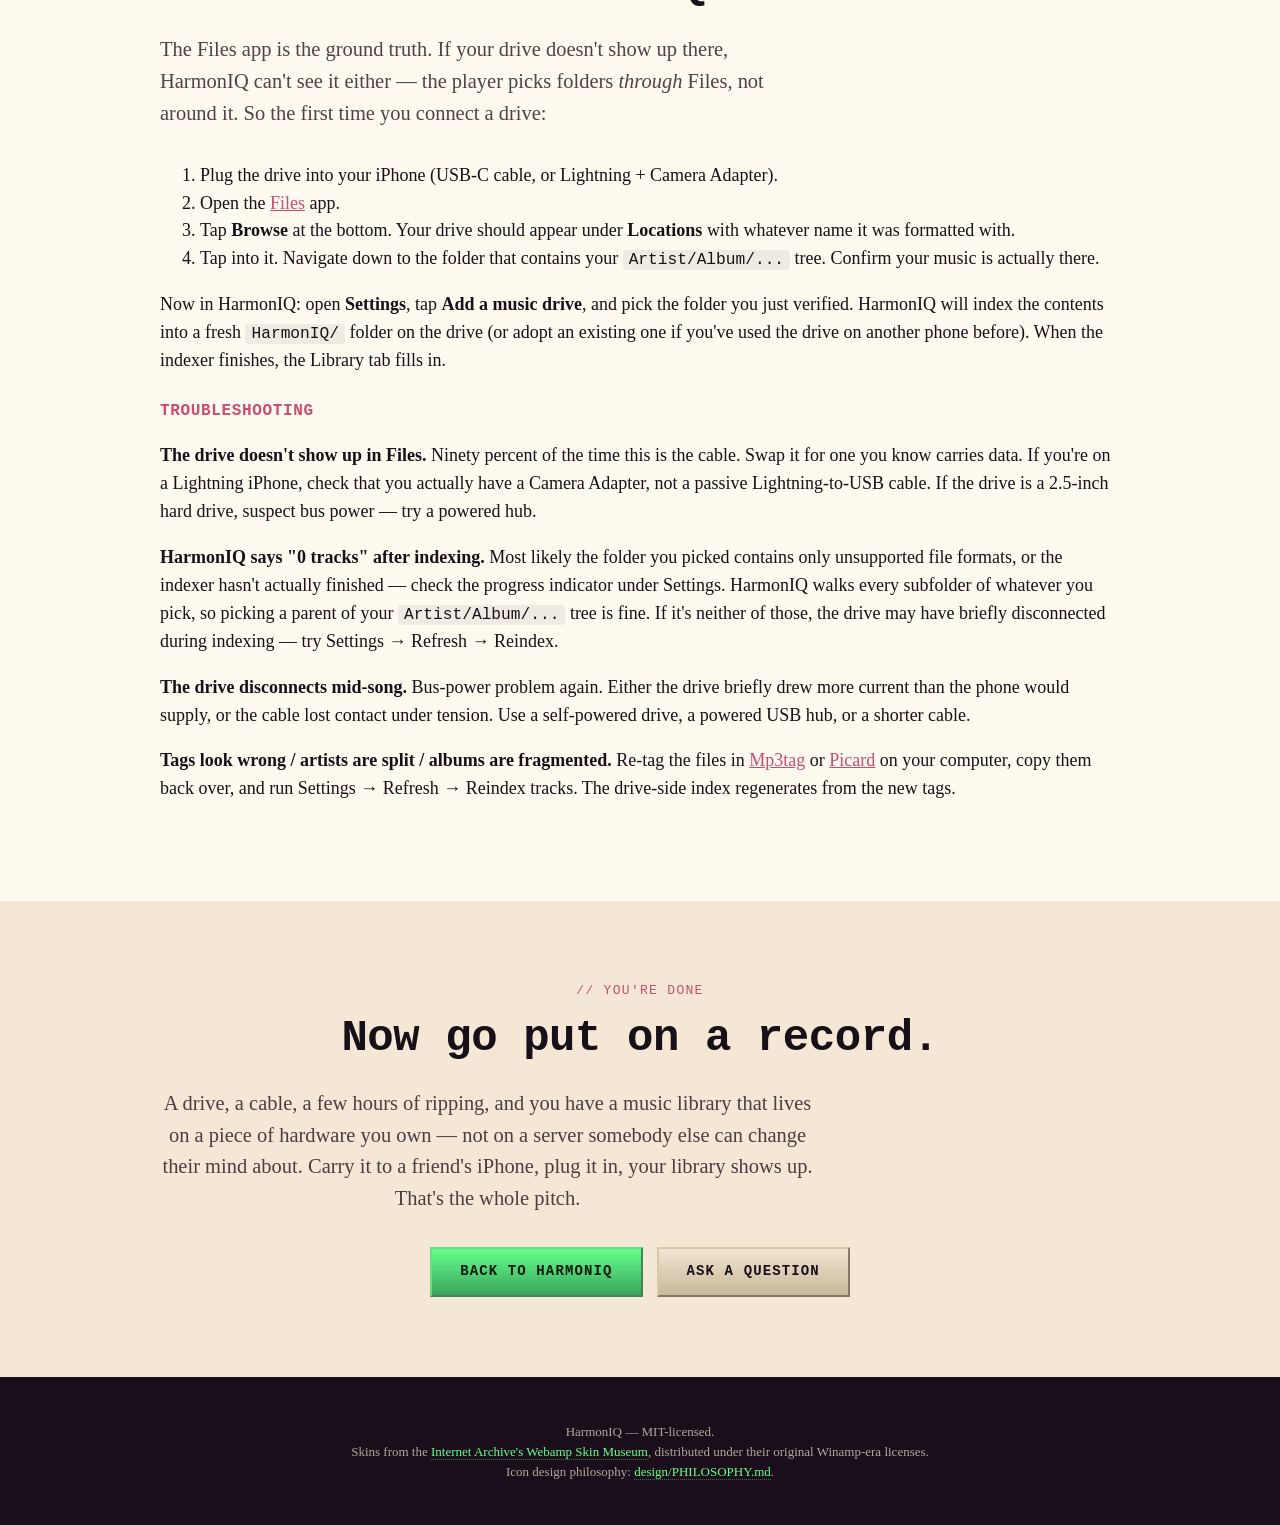
==== commit ffdeba70: "Address designer review on getting-started page Three blocking factual fixes and two cleanups:  - B1" ====
--- a/docs/getting-started.html
+++ b/docs/getting-started.html
@@ -38,7 +38,7 @@
         <li><strong>2 TB and up</strong> — "everything I ever owned, plus the bootlegs."</li>
       </ul>
       <p class="lede">Brands and models drift year to year, so rather than pick one here, look at a current neutral roundup like Wirecutter's <a href="https://www.nytimes.com/wirecutter/reviews/best-portable-ssd/" target="_blank" rel="noopener">Best Portable SSD</a> guide. Anything bus-powered with USB-C and decent reviews will do — HarmonIQ is not picky about read speed.</p>
-      <p class="muted">Format the drive as <code>exFAT</code> or <code>APFS</code> if you'll write to it from the iPhone or share it with a Windows PC. <code>NTFS</code> drives are read-only on iOS — you can play music, but you cannot save playlists back to the drive.</p>
+      <p class="muted"><strong>exFAT</strong> is the safe cross-platform format — readable and writable on iOS, macOS, and Windows. <strong>APFS</strong> is fine if the drive only ever talks to Apple devices (iPhone, iPad, Mac); Windows can't read it natively. <strong>NTFS</strong> drives are read-only on iOS — playback works, but HarmonIQ can't write its on-drive index or save playlists back. If you're not sure, pick exFAT.</p>
     </div>
   </section>
 
@@ -48,7 +48,7 @@
       <p class="kicker">// 2. cables — the silent gotcha</p>
       <h2>Half of all "it didn't work" stories are a charge-only cable.</h2>
       <p class="lede">Not every USB-C cable carries data. Many — especially the ones that ship in a box with a phone charger — only carry power. Plug one of those between your iPhone and an SSD and the drive will sit there, silent, while you get increasingly suspicious of the drive itself. It's almost always the cable.</p>
-      <p class="lede"><strong>USB-C iPhones (15, 16, 17 and newer):</strong> use a USB-C cable that explicitly says <em>USB 3</em> or higher on the packaging or the cable itself. USB 2 cables technically work but max out around 480 Mbps — fine for playback, slow for first-time copying. The cable that came in the box with your iPhone 15 is USB 2; the one that came with an iPhone 15 Pro is USB 3.</p>
+      <p class="lede"><strong>USB-C iPhones (15, 16, 17 and newer):</strong> use a USB-C cable that explicitly says <em>USB 3</em> or higher on the packaging or the cable itself. USB 2 cables technically work but max out around 480 Mbps — fine for playback, slow for first-time copying. Heads up: every iPhone 15 ships with a USB 2 USB-C Charge Cable in the box, including the Pro and Pro Max. The iPhone 15 Pro / Pro Max <em>port</em> can do USB 3 up to 10 Gb/s, but you'll need a separately-purchased cable rated for USB 3 to actually get those speeds. The base iPhone 15 / Plus is USB 2 at the port, regardless of cable.</p>
       <p class="lede"><strong>Lightning iPhones (14 and older):</strong> you need an <a href="https://support.apple.com/en-us/111344" target="_blank" rel="noopener">Apple Lightning to USB Camera Adapter</a> (the "USB 3" version is faster than the original) plus a normal USB-A or USB-C cable to the drive. The adapter is what lets the iPhone talk to USB peripherals at all — without it, an external drive is invisible.</p>
       <p class="lede"><strong>If the drive shows up briefly and disappears,</strong> you've hit a power problem. The iPhone hands out a limited budget of current; some 2.5-inch portable SSDs and almost all 2.5-inch HDDs draw more than that. Two fixes: use an SSD that's clearly bus-powered and modest (most M.2-based USB-C SSDs are), or run the drive through a powered USB hub that supplies its own electricity.</p>
       <p class="muted">Long cables, especially long cheap ones, are also a silent failure mode — the signal degrades, the drive enumerates and disappears, and Files shows a flicker. A 0.5–1 m cable from a reputable brand will save an evening of debugging.</p>
@@ -57,18 +57,18 @@
 
   <!-- 3. MUSIC ONTO THE DRIVE -->
   <section class="band alt">
-    <div class="container">
+    <div class="container docs-section">
       <p class="kicker">// 3. get music onto the drive</p>
       <h2>Rip your CDs. Tag them. Copy them over.</h2>
       <p class="lede">If your music is already in folders on your computer — congratulations, this section is just "drag and drop them onto the new drive." If it's still on plastic discs, you'll want a CD ripper. The ripper reads the audio off the disc and writes a file (usually MP3, ALAC, or FLAC) per track.</p>
 
-      <h3 style="font-family:'Menlo',monospace;font-size:16px;letter-spacing:0.04em;text-transform:uppercase;color:var(--grad-2);margin-top:24px;">On macOS</h3>
+      <h3>On macOS</h3>
       <p class="lede"><a href="https://tmkk.undo.jp/xld/index_e.html" target="_blank" rel="noopener">XLD</a> (X Lossless Decoder) is the standard free CD ripper for Mac. It writes lossless ALAC or FLAC, supports the AccurateRip database for verifying that your rip matches what other people got off the same pressing, and is genuinely set-and-forget. The Apple Music app will also rip CDs (Music → Settings → Files → Import Settings) and is the easiest path if you only care about lossy AAC.</p>
 
-      <h3 style="font-family:'Menlo',monospace;font-size:16px;letter-spacing:0.04em;text-transform:uppercase;color:var(--grad-2);margin-top:24px;">On Windows</h3>
+      <h3>On Windows</h3>
       <p class="lede"><a href="https://www.exactaudiocopy.de/" target="_blank" rel="noopener">Exact Audio Copy</a> (EAC) is the long-running gold standard — free, slightly fiddly to configure the first time, but writes verifiably accurate rips. It supports <a href="https://www.accuraterip.com/" target="_blank" rel="noopener">AccurateRip</a> too. Windows Media Player can also rip if you just want something basic.</p>
 
-      <h3 style="font-family:'Menlo',monospace;font-size:16px;letter-spacing:0.04em;text-transform:uppercase;color:var(--grad-2);margin-top:24px;">Tagging — what HarmonIQ reads</h3>
+      <h3>Tagging — what HarmonIQ reads</h3>
       <p class="lede">Once you have files, tag them properly. HarmonIQ reads the embedded tags to build the library; if your files say "Track 01" for the title and nothing for the artist, that's what you'll see in the player. Two free, well-regarded taggers:</p>
       <ul>
         <li><a href="https://www.mp3tag.de/en/" target="_blank" rel="noopener">Mp3tag</a> — fast, manual, very good at bulk edits. Windows native, runs on Mac via a paid App Store version.</li>
@@ -76,18 +76,18 @@
       </ul>
       <p class="lede">At minimum, fill in <strong>Artist</strong>, <strong>Album</strong>, <strong>Title</strong>, <strong>Track #</strong>, <strong>Year</strong>, and <strong>Genre</strong>. For compilations and various-artist albums, set the <strong>Album Artist</strong> tag to <code>Various Artists</code> — HarmonIQ folds those into a single album entry instead of fragmenting it into one entry per featured artist. Embed cover art into each file when you can.</p>
 
-      <h3 style="font-family:'Menlo',monospace;font-size:16px;letter-spacing:0.04em;text-transform:uppercase;color:var(--grad-2);margin-top:24px;">Supported formats</h3>
+      <h3>Supported formats</h3>
       <p class="lede">HarmonIQ plays <code>.mp3</code>, <code>.m4a</code> (AAC and ALAC), <code>.flac</code>, <code>.wav</code>, <code>.aiff</code>, <code>.aif</code>, and <code>.aac</code>. If you're new to format names: <a href="https://en.wikipedia.org/wiki/MP3" target="_blank" rel="noopener">MP3</a> is the universal lossy format; <a href="https://en.wikipedia.org/wiki/Apple_Lossless" target="_blank" rel="noopener">ALAC</a> and <a href="https://en.wikipedia.org/wiki/FLAC" target="_blank" rel="noopener">FLAC</a> are lossless (bit-perfect copies of the CD); <a href="https://en.wikipedia.org/wiki/Advanced_Audio_Coding" target="_blank" rel="noopener">AAC</a> is the lossy format Apple Music uses. Pick one and stay consistent — your collection is easier to manage when it isn't a mix of five formats.</p>
     </div>
   </section>
 
   <!-- 4. FOLDER LAYOUT -->
   <section class="band">
-    <div class="container">
+    <div class="container docs-section">
       <p class="kicker">// 4. folder layout</p>
       <h2>Artist / Album / track. The boring layout is the right one.</h2>
       <p class="lede">HarmonIQ reads tags first and folder names second, but a clean folder layout makes everything — copying, backing up, finding "that one album" with Files — much less painful. The layout that works for almost everybody:</p>
-      <pre style="background:rgba(0,0,0,0.06);padding:16px;font-family:'Menlo',monospace;font-size:14px;overflow-x:auto;border:2px inset rgba(0,0,0,0.1);"><code style="background:none;padding:0;">&lt;DriveRoot&gt;/
+      <pre class="code-block"><code>&lt;DriveRoot&gt;/
   Music/
     Beach House/
       Bloom/
@@ -100,14 +100,14 @@
       Kind of Blue/
         ...</code></pre>
       <p class="lede">For compilations and soundtracks, either nest them under a <code>Various Artists</code> folder or just set the <strong>Album Artist</strong> tag to <code>Various Artists</code> and let HarmonIQ fold them at the library level. Both work; pick whichever feels less fiddly.</p>
-      <p class="lede"><strong>One folder you don't touch:</strong> at the root of every drive HarmonIQ uses, the app creates and maintains a <code>HarmonIQ/</code> folder containing <code>library.json</code>, <code>playlists.json</code>, and an <code>Artwork/</code> cache. That folder is the drive-side index — it's what makes the same drive show up the same way on a different iPhone. Don't edit those files by hand. If something goes wrong, the Settings → Refresh sheet has a Rebuild button that regenerates the lot.</p>
+      <p class="lede"><strong>One folder you don't touch:</strong> at the root of every drive HarmonIQ uses, the app creates and maintains a <code>HarmonIQ/</code> folder containing <code>library.json</code>, <code>playlists.json</code>, and an <code>Artwork/</code> cache. That folder is the drive-side index — it's what makes the same drive show up the same way on a different iPhone. Don't edit those files by hand. If something goes wrong, the Settings → Refresh sheet has a Rebuild button that deletes and regenerates the library index from a fresh scan; playlists and artwork survive as long as the audio files stay at the same paths.</p>
       <p class="lede">As of v1.1 you <em>can</em> drop your own album-cover images into <code>&lt;Drive&gt;/HarmonIQ/Artwork/</code> and HarmonIQ will pick them up silently when the drive is loaded — handy if you want to override a cover the indexer picked or fill in art the embedded tags missed.</p>
     </div>
   </section>
 
   <!-- 5. PLUG IT IN -->
   <section class="band alt">
-    <div class="container">
+    <div class="container docs-section">
       <p class="kicker">// 5. plug it into your iphone</p>
       <h2>Files first. HarmonIQ second.</h2>
       <p class="lede">The Files app is the ground truth. If your drive doesn't show up there, HarmonIQ can't see it either — the player picks folders <em>through</em> Files, not around it. So the first time you connect a drive:</p>
@@ -119,9 +119,9 @@
       </ol>
       <p class="lede">Now in HarmonIQ: open <strong>Settings</strong>, tap <strong>Add a music drive</strong>, and pick the folder you just verified. HarmonIQ will index the contents into a fresh <code>HarmonIQ/</code> folder on the drive (or adopt an existing one if you've used the drive on another phone before). When the indexer finishes, the Library tab fills in.</p>
 
-      <h3 style="font-family:'Menlo',monospace;font-size:16px;letter-spacing:0.04em;text-transform:uppercase;color:var(--grad-2);margin-top:24px;">Troubleshooting</h3>
+      <h3>Troubleshooting</h3>
       <p class="lede"><strong>The drive doesn't show up in Files.</strong> Ninety percent of the time this is the cable. Swap it for one you know carries data. If you're on a Lightning iPhone, check that you actually have a Camera Adapter, not a passive Lightning-to-USB cable. If the drive is a 2.5-inch hard drive, suspect bus power — try a powered hub.</p>
-      <p class="lede"><strong>HarmonIQ says "0 tracks" after indexing.</strong> You probably picked a folder that's <em>above</em> your music, not the one containing the artist subfolders. Or you picked a folder containing only unsupported file formats. Open the drive in Files, navigate down until you can see album folders directly, and add <em>that</em> folder.</p>
+      <p class="lede"><strong>HarmonIQ says "0 tracks" after indexing.</strong> Most likely the folder you picked contains only unsupported file formats, or the indexer hasn't actually finished — check the progress indicator under Settings. HarmonIQ walks every subfolder of whatever you pick, so picking a parent of your <code>Artist/Album/...</code> tree is fine. If it's neither of those, the drive may have briefly disconnected during indexing — try Settings → Refresh → Reindex.</p>
       <p class="lede"><strong>The drive disconnects mid-song.</strong> Bus-power problem again. Either the drive briefly drew more current than the phone would supply, or the cable lost contact under tension. Use a self-powered drive, a powered USB hub, or a shorter cable.</p>
       <p class="lede"><strong>Tags look wrong / artists are split / albums are fragmented.</strong> Re-tag the files in <a href="https://www.mp3tag.de/en/" target="_blank" rel="noopener">Mp3tag</a> or <a href="https://picard.musicbrainz.org/" target="_blank" rel="noopener">Picard</a> on your computer, copy them back over, and run Settings → Refresh → Reindex tracks. The drive-side index regenerates from the new tags.</p>
     </div>
--- a/docs/style.css
+++ b/docs/style.css
@@ -282,6 +282,28 @@
   font-style: italic;
 }
 
+/* DOCS SECTIONS ---------------------------------------------------------- */
+.docs-section h3 {
+  font-family: "Menlo", monospace;
+  font-size: 16px;
+  letter-spacing: 0.04em;
+  text-transform: uppercase;
+  color: var(--grad-2);
+  margin-top: 24px;
+}
+.code-block {
+  background: rgba(0,0,0,0.06);
+  padding: 16px;
+  font-family: "Menlo", monospace;
+  font-size: 14px;
+  overflow-x: auto;
+  border: 2px inset rgba(0,0,0,0.1);
+}
+.code-block code {
+  background: none;
+  padding: 0;
+}
+
 /* HACK LIST -------------------------------------------------------------- */
 .hack-list {
   list-style: none;
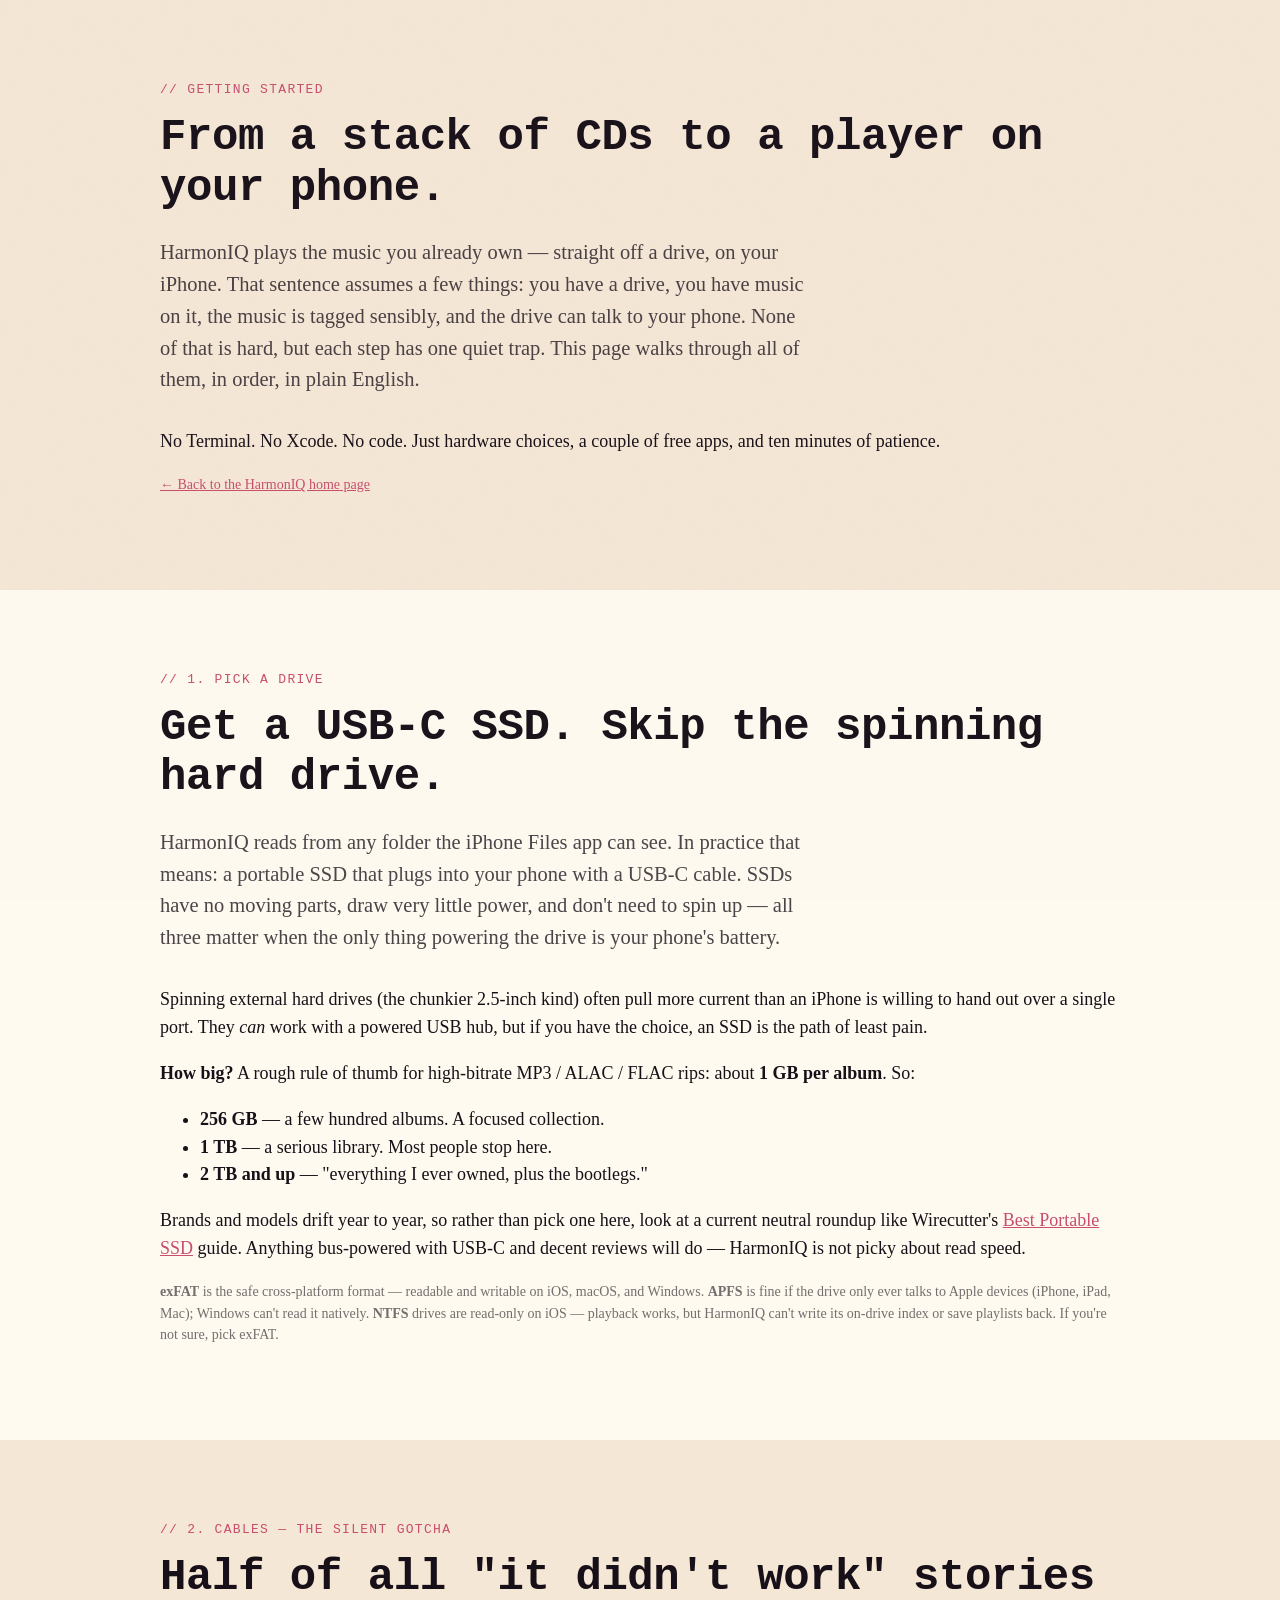
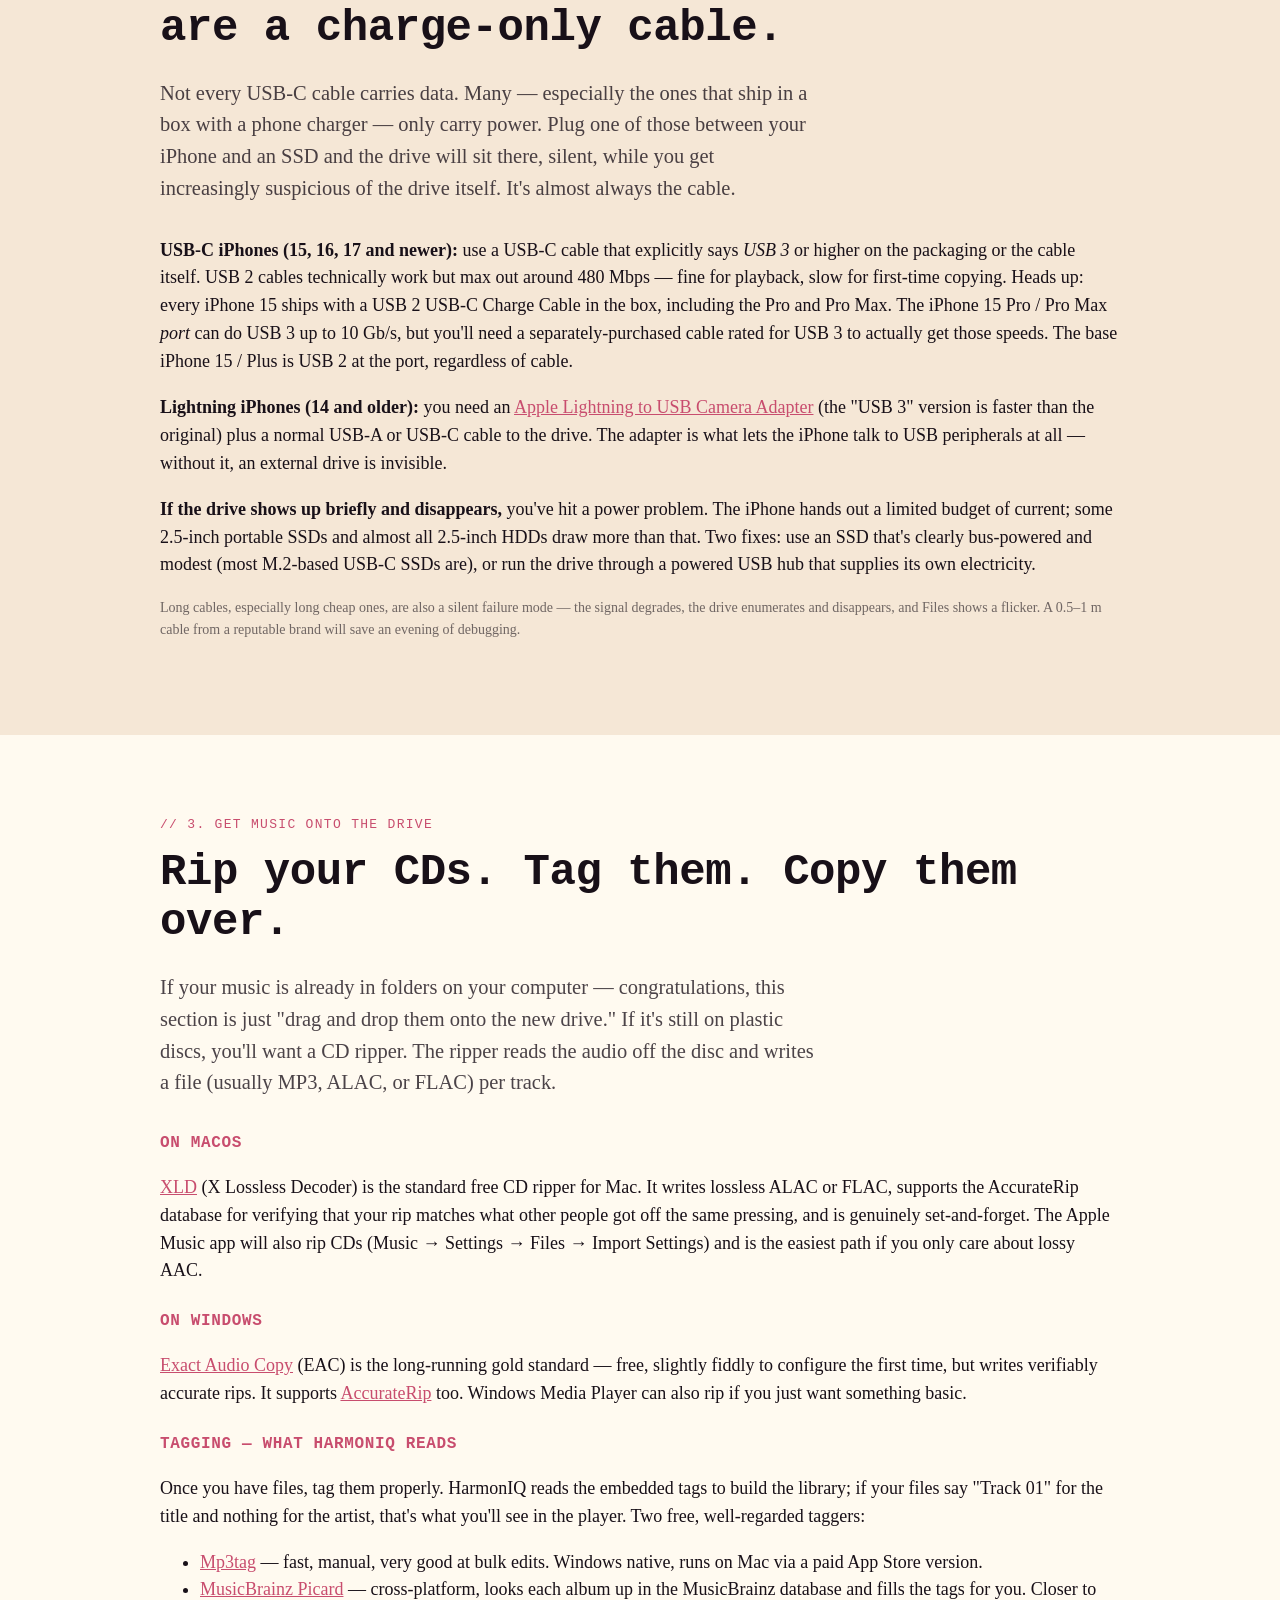
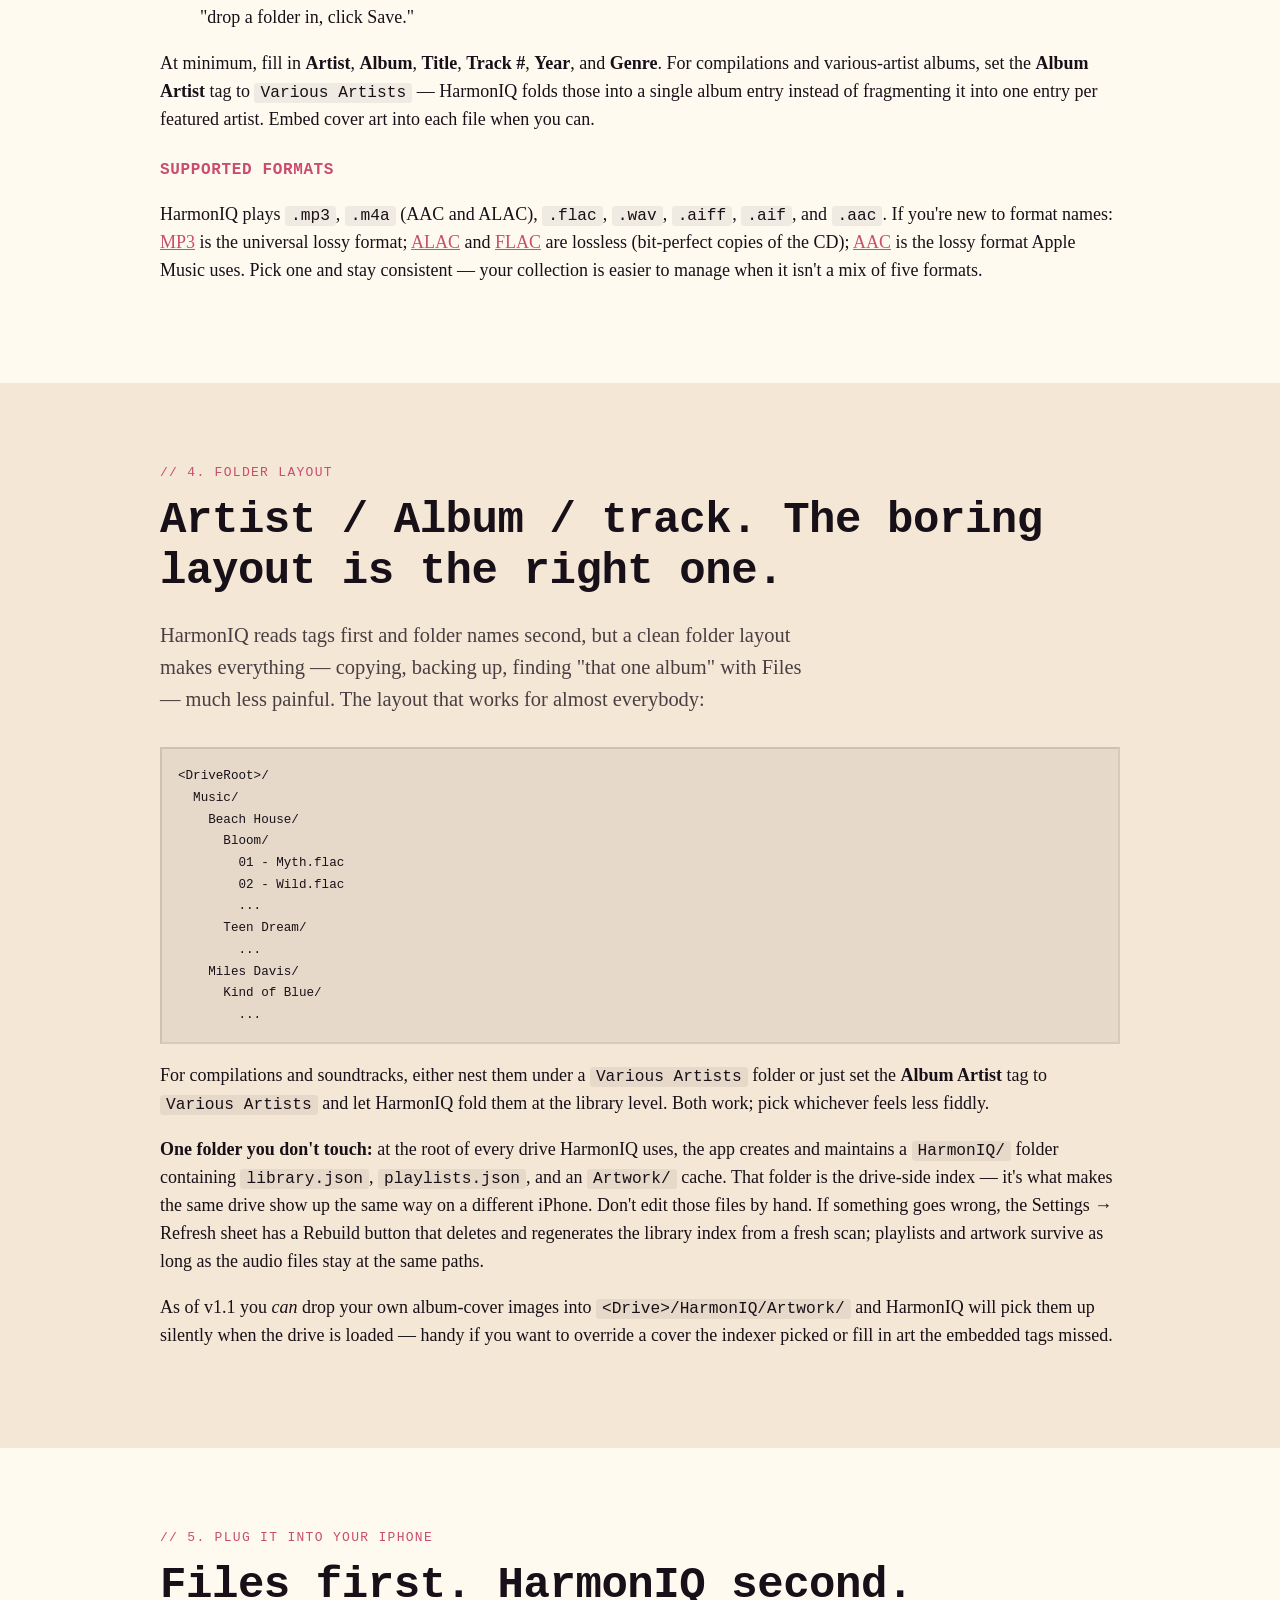
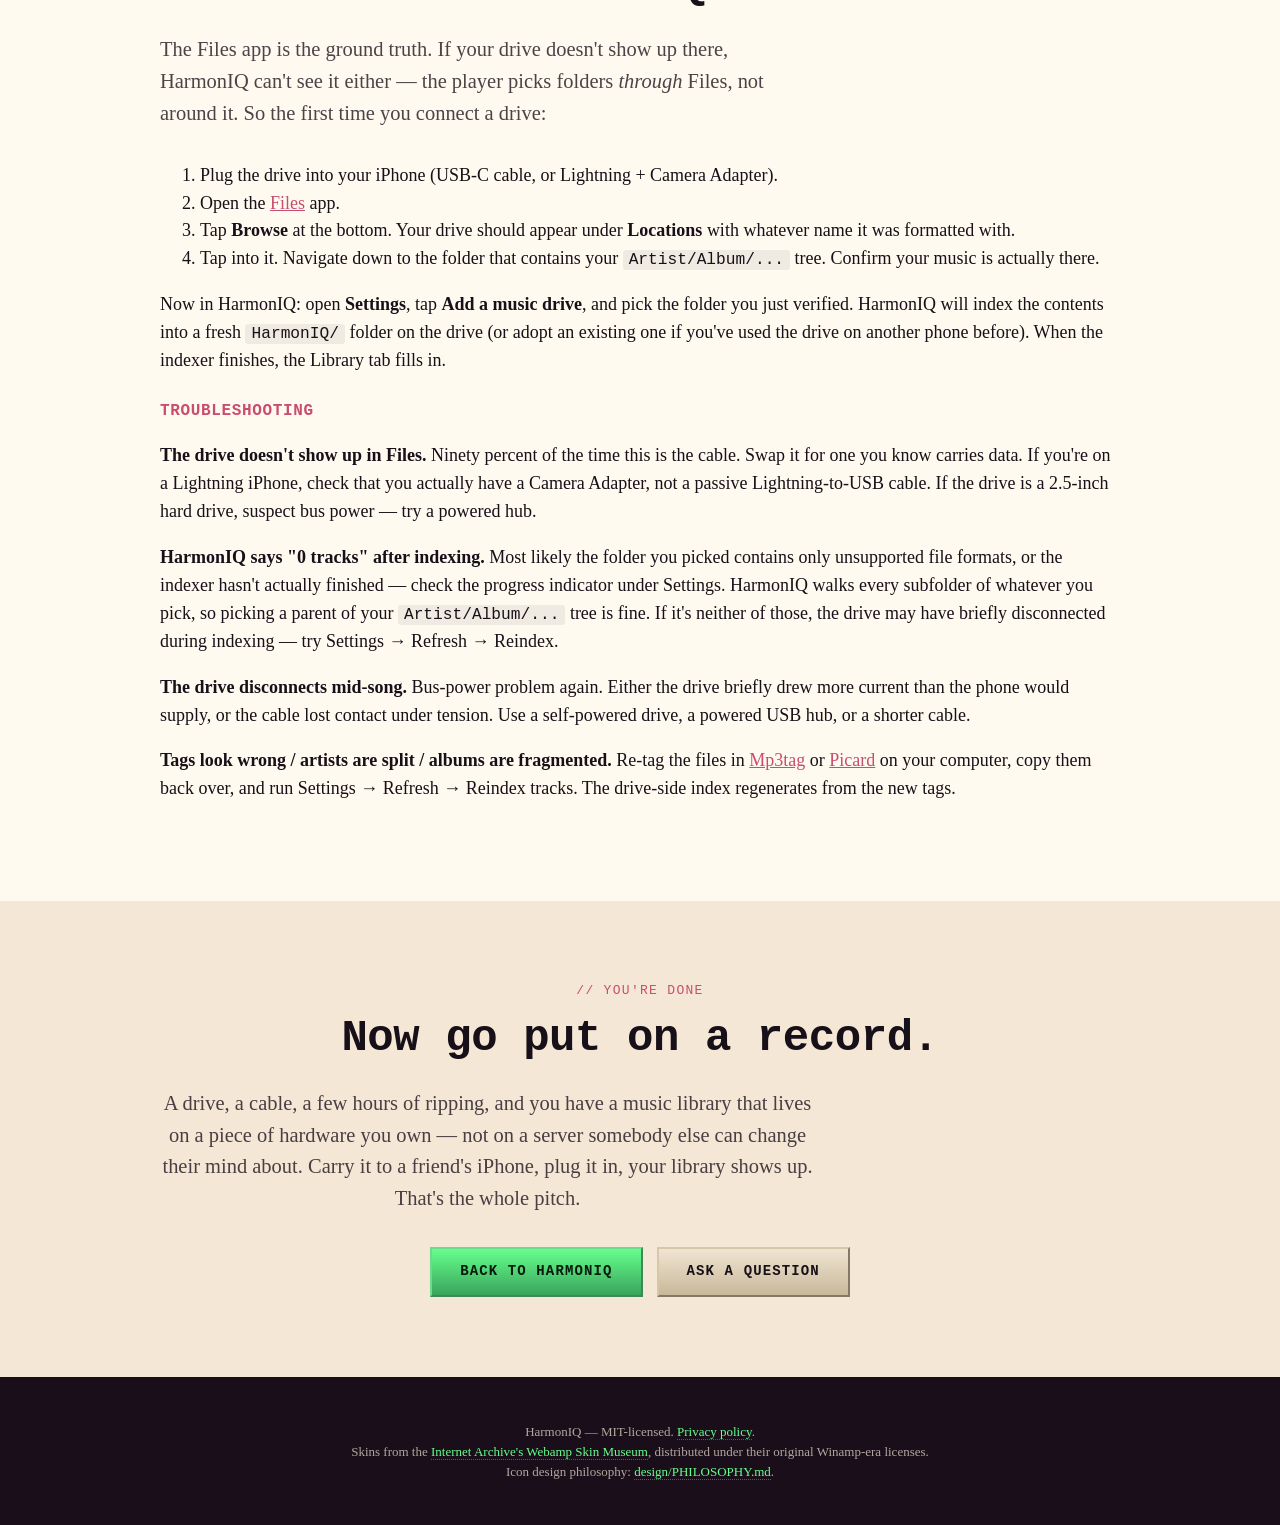
==== commit 7dd31352: "docs: add privacy policy at docs/privacy.html App Store Connect requires a public privacy-policy URL" ====
--- a/docs/getting-started.html
+++ b/docs/getting-started.html
@@ -142,7 +142,7 @@
 
   <footer>
     <div class="container">
-      <p>HarmonIQ — MIT-licensed.<br>
+      <p>HarmonIQ — MIT-licensed. <a href="privacy.html">Privacy policy</a>.<br>
       Skins from the <a href="https://skins.webamp.org">Internet Archive's Webamp Skin Museum</a>, distributed under their original Winamp-era licenses.<br>
       Icon design philosophy: <a href="https://github.com/LeoHChen/HarmonIQ/blob/main/design/PHILOSOPHY.md">design/PHILOSOPHY.md</a>.</p>
     </div>
